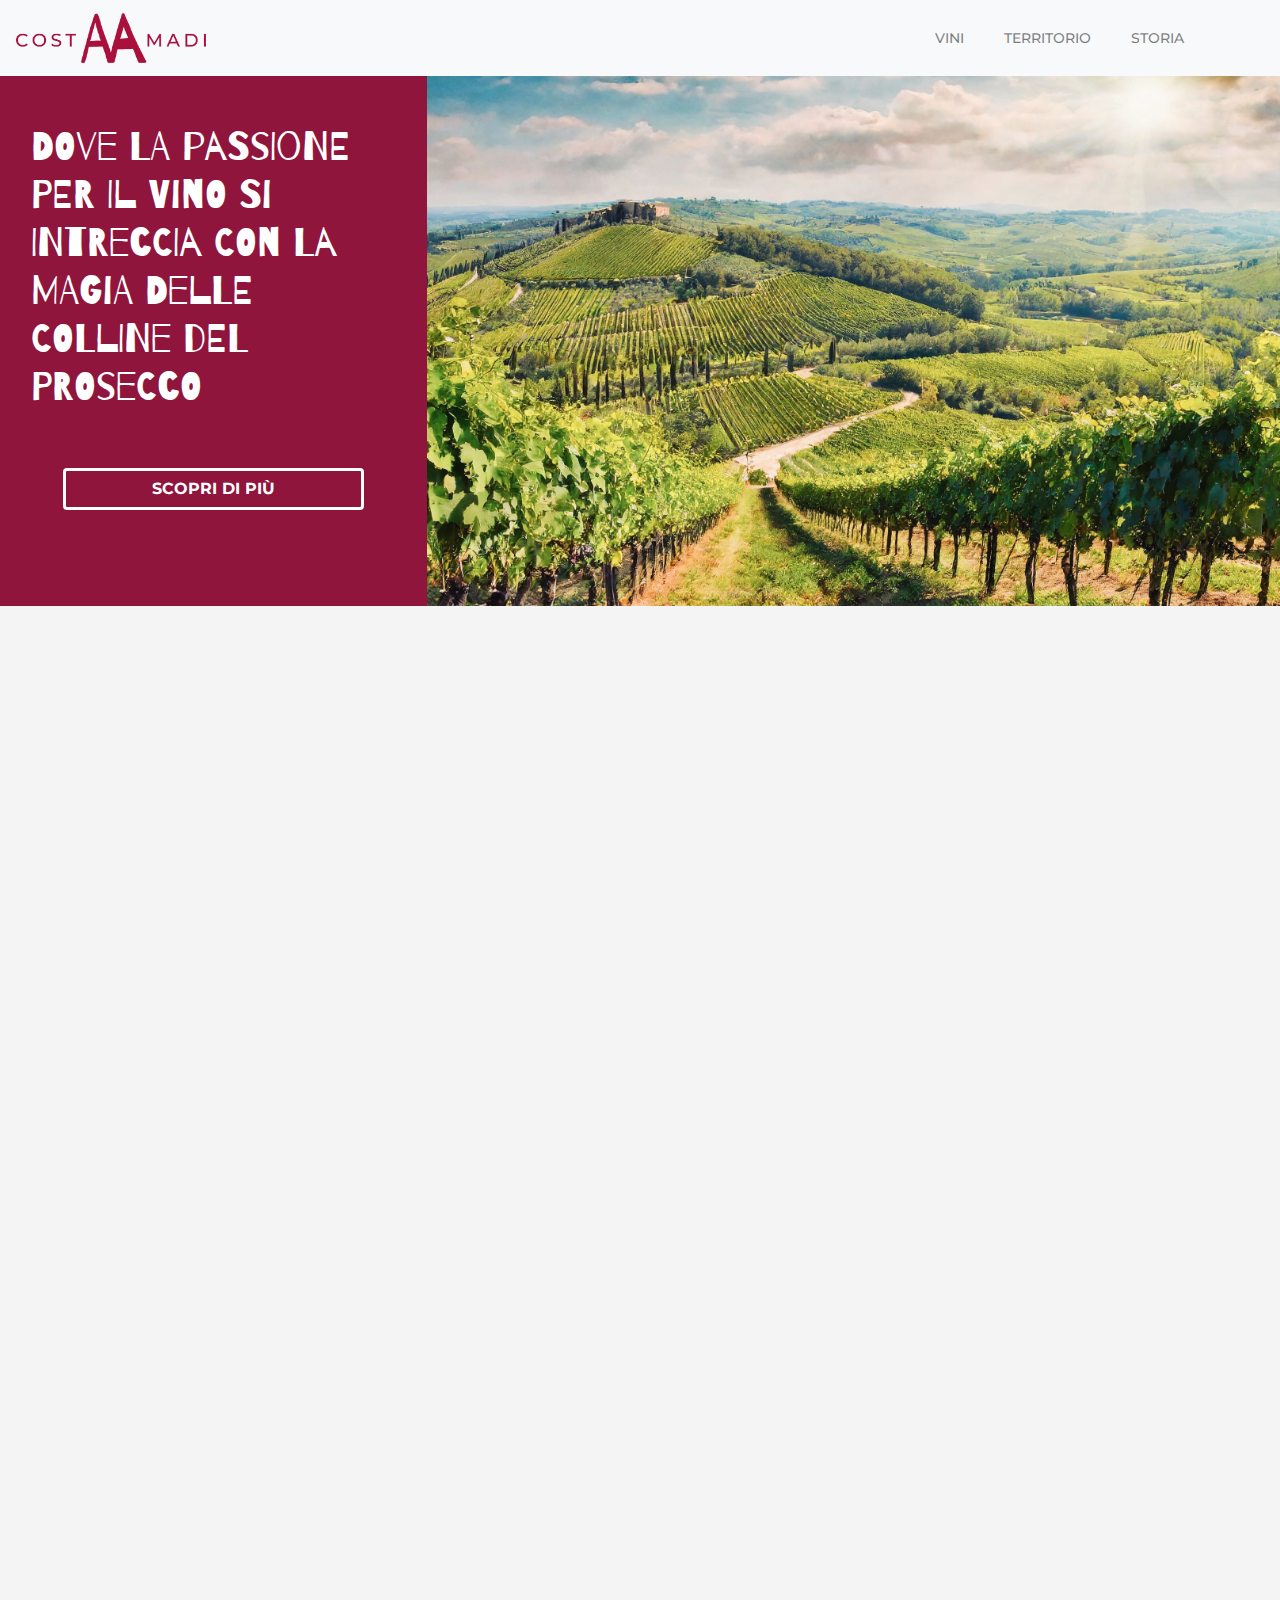
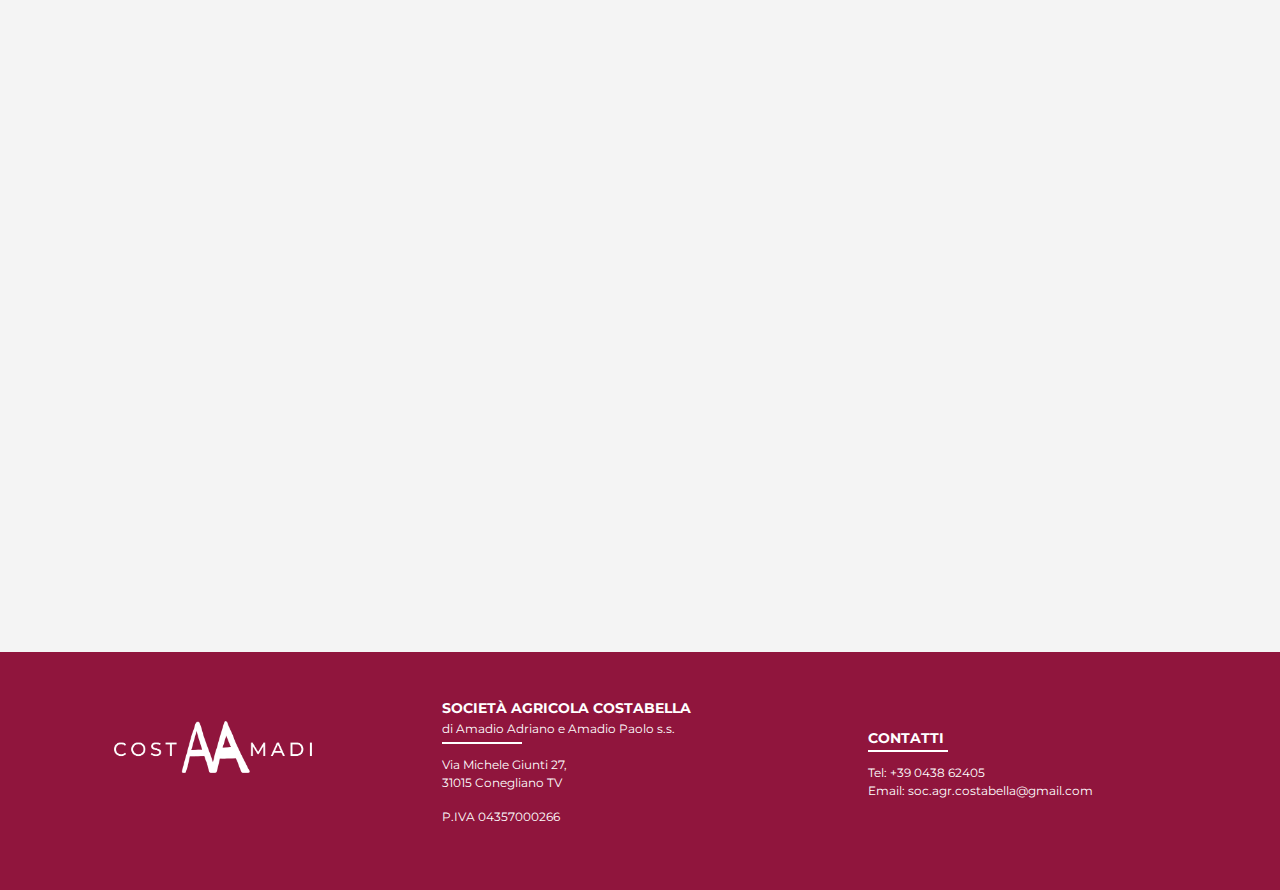
==== index.html @ 606b334a "Update index.html" ====
<!DOCTYPE html>
<html lang="it">

<head>
	<meta charset="UTF-8">
	<meta name="viewport" content="width=device-width, initial-scale=1, shrink-to-fit=no">
	<title>Costamadi</title>
	<link rel="stylesheet" href="https://maxcdn.bootstrapcdn.com/bootstrap/4.5.2/css/bootstrap.min.css">



	<script src="https://code.jquery.com/jquery-3.5.1.slim.min.js"></script>
	<script src="https://cdn.jsdelivr.net/npm/@popperjs/core@2.5.4/dist/umd/popper.min.js"></script>
	<script src="https://maxcdn.bootstrapcdn.com/bootstrap/4.5.2/js/bootstrap.min.js"></script>


	<link rel="stylesheet" href="css_sito.css">

	<style>


	</style>
</head>

<body>

	<!-- Navbar -->
	<nav class="navbar navbar-expand-lg navbar-light bg-light">
		<a class="navbar-brand" href="#"><img src="images/logo.originale.png" alt="Logo"></a>
		<button class="navbar-toggler" type="button" data-toggle="collapse" data-target="#navbarNav"
			aria-controls="navbarNav" aria-expanded="false" aria-label="Toggle navigation">
			<span class="navbar-toggler-icon"></span>
		</button>
		<div class="collapse navbar-collapse" id="navbarNav">
			<ul class="navbar-nav ml-auto  mr-5">
				<li class="nav-item text-uppercase mr-4"><a class="nav-link" href="vini.html">Vini</a></li>
				<li class="nav-item text-uppercase mr-4"><a class="nav-link" href="territorio.html">Territorio</a></li>
				<li class="nav-item text-uppercase mr-4"><a class="nav-link" href="storia.html">Storia</a></li>
			</ul>
		</div>
	</nav>

	<!-- Hero Section -->
	<div class="hero-section">
		<div class="container-fluid">
			<div class="row justify-content-center flex-column-reverse flex-md-row">
				<div class="col-md-4 py-5  d-flex flex-column  ">
					<h1 class="px-3">DOVE LA PASSIONE PER IL VINO SI INTRECCIA CON LA MAGIA DELLE COLLINE DEL PROSECCO
					</h1>
					<a href="#" class="btn btn-md m-5 mt-4">SCOPRI DI PIÙ</a>
				</div>
				<div class="col-md-8 p-0  m-0 ">
					<img class=" " src="images/home-page/immagine-home.jpg" alt="Collina">
				</div>
			</div>
		</div>
	</div>

	<!-- Info Section -->
	<div class="info-section ">
		<div class="container">
			<img class="animation fadeIn" src="images/simboli.png" alt="Icons">
			<p class="animation fadeIn titolo" style="transition-delay: 0.1s;">Dal cuore della tradizione, un brindisi
				alla vita e alla bellezza della natura</p>
		</div>
	</div>

	<div class="   sezione-sfondo">


		<div class="container-fluid d-flex  justify-content-center flex-column flex-md-row  p-0 animation fadein_right">

			<div class="col-md-4 p-0">
				<img class="img-fluid" src="images/home-page/sezione-vini.jpg" alt="Vini">
			</div>
			<div class="col-md-8 p-5">
				<h2 class="text-uppercase p-3">LA SELEZIONE</h2>
				<p class="p-3">Scopri la nostra esclusiva selezione di vini, accuratamente prodotti nelle
					storiche colline di Collalbrigo. Ogni bot tiglia r iflette la p assione e l'esper ienza
					della nostra cantina, unendo tradizione e innovazione. <br> <br>
					Esplora le nostre etichette e trova il vino perfetto per ogni occasione</p>

				<a href="vini.html" class="m-3 btn btn-outline-secondary p-2 btn-sm">SCOPRI DI PIÙ</a>
			</div>
		</div>

		<div class="container-fluid d-flex  justify-content-center flex-column flex-md-row  p-0  animation fadein_left">

			<div class="col-md-4 p-0 order-md-2">
				<img class="img-fluid" src="images/home-page/sezione-territorio.jpg" alt="Collina del Prosecco">
			</div>
			<div class="col-md-8 p-5 order-md-1">
				<h2 class="text-uppercase p-3">COLLINE DEL PROSECCO</h2>
				<p class="p-3">
					Immergiti nella bellezza delle colline del Prosecco, patrimonio dell'umanità UNESCO, dove nasce
					la magia dei nostri vini. Scopri il terroir unico che dona ai nostri vini la loro inconfondibile
					freschezza e vivacità. Attraverso immagini e storie, ti porteremo in un viaggio tra le nostre
					vigne, facendoti vivere l'autenticità e la tradizione di questa terra incantata.</p>
				<a href="territorio.html" class="m-3 p-2 btn btn-outline-secondary btn-sm">SCOPRI DI PIÙ</a>
			</div>
		</div>

		<div class="container-fluid d-flex  justify-content-center flex-column flex-md-row  p-0 animation fadein_right">

			<div class="col-md-4 p-0 ">
				<img class="img-fluid" src="images/home-page/sezione-storia.png" alt="Giovane Tradizione">
			</div>
			<div class="col-md-8 p-5">
				<h2 class="text-uppercase p-3">GIOVANE TRADIZIONE</h2>
				<p class="p-3">La nostra cantina è un perfetto connubio tra giovinezza e tradizione, dove l'antica
					saggezza vinicola si sposa con l'innovazione moderna. Rispettiamo e onoriamo le tecniche
					tradizionali tramandate dai nostri antenati, adattandole alle esigenze contemporanee senza mai
					perdere di vista l'autenticità e la qualità e il rispetto per la nostra terra.</p>
				<a href="storia.html" class="m-3  p-2 btn btn-outline-secondary btn-sm">SCOPRI DI PIÙ</a>
			</div>
		</div>
	</div>


	<!-- Footer -->
	<footer class="footer py-5 pb-3">
		<div class="container-fluid ">
			<div class="row align-items-center">
				<div class="col-md-4 pb-5 col-sm-12 text-center">
					<a class="logo" href="#"><img src="images/logo.bianco.png" alt="Logo"></a>
				</div>

				<div class="col-md-4 col-sm-6 ">
					<h5 class="mb-0 pb-0 titoletto">SOCIETÀ AGRICOLA COSTABELLA</h5>
					<p class="my-1 py-0">di Amadio Adriano e Amadio Paolo s.s.</p>
					<div class="underline"></div>
					<p>Via Michele Giunti 27, <br> 31015 Conegliano TV </p>
					<p>P.IVA 04357000266</p>
				</div>
				<div class="col-md-4 col-sm-6  ">
					<h5 class="titoletto my-1 py-0">CONTATTI</h5>
					<div class="underline"></div>
					<p>Tel: +39 0438 62405 <br> Email:
						<a href="mailto:soc.agr.costabella@gmail.com">soc.agr.costabella@gmail.com</a>
					</p>
				</div>
			</div>
		</div>
	</footer>

	<script>


		jQuery(window).scroll(function () {

			var scrollLenght = jQuery(window).scrollTop();
			var winHeight = jQuery(window).height() / 1.2;

			jQuery('.animation').each(function () {
				var thisHeight = jQuery(this).offset().top;
				if (scrollLenght >= thisHeight - winHeight)
					jQuery(this).addClass('animate');
				else {
					jQuery(this).removeClass('animate');
				}
			});

		});


	</script>
</body>

</html>
---- css_sito.css ----
@import url("https://fonts.googleapis.com/css2?family=Barrio&family=Montserrat:ital,wght@0,100..900;1,100..900&display=swap");

body {
  font-family: "Montserrat", sans-serif;
  color: #333;
  font-size: 16px;
  overflow-x: hidden;
}

h1,
h2 {
  font-family: "Barrio", sans-serif;
}

h2 {
  color: #90153d;
}
.nav-item a {
  font-size: 14px;
  font-weight: 500;
}

.navbar-brand img {
  height: 50px;
}

.carousel-caption h1 {
  font-weight: 600;
  text-shadow: 2px 2px 4px rgba(0, 0, 0, 0.5);
}

.carousel-inner .title {
  font-weight: 600;
  font-size: 2em;
}

.carousel-caption {
  transform: translateX(-50%);
  top: 50%;
  left: 50%;
}

.carousel-caption h1 {
  font-family: "Montserrat", sans-serif;
  font-weight: 600;
  text-shadow: 2px 2px 4px rgba(0, 0, 0, 0.5);
  font-size: 2em; /* Cambia la dimensione del font */
}

.section-title {
  font-weight: 600;
  color: #aa004f;
  font-family: "Barrio", sans-serif;
  font-size: 3em;
}

.section-subtitle {
  color: #333;
  font-family: "Montserrat", sans-serif; /* Cambia il font */
}

.section-title {
  font-weight: 600;
  color: #aa004f;
  font-family: "Barrio", sans-serif;
  font-size: 3em;
}

.section-subtitle {
  color: #333;
}

.content-section {
  /* padding: 50px 0; */
  overflow: hidden;
  /*background-color: #F4F4F4;*/
}

.content-section p {
  font-family: "Montserrat", sans-serif;
}

.content-section .highlight {
  font-weight: 700;
}

.fade-in {
  opacity: 0;
  transform: translateY(20px);
  transition: opacity 1s ease-out, transform 1s ease-out;
}

.fade-in.visible {
  opacity: 1;
  transform: translateY(0);
}

.footer {
  background-color: #90153d;
  color: white;
  padding: 30px 0;
  font-size: 12px;
}

.footer a {
  color: white;
}

.footer .titoletto {
  font-size: 14px;
  font-weight: bold;
}
.footer .logo img {
  max-width: 50%;
}

.year {
  font-size: 4rem;
  color: #aa004f;
  font-family: "Barrio", sans-serif;
}
.year img {
  height: 100%;
  width: 100%;
}

.map {
  width: 100%;
  height: auto;
}

.hero-section {
  background-color: #90153d;
  color: white;

  display: flex;
  align-items: center;
  justify-content: center;
  /* padding: 50px 0; */
}
.hero-section img {
  height: 100%;
  object-fit: cover;
  width: 100%;
}
.hero-section .text {
  max-width: 50%;
}

.hero-section .btn {
  background-color: transparent;
  color: #fff;
  font-weight: bold;
  border: solid 3px #fff;
}

.hero-section .btn:hover {
  background-color: #fff;
  color: #90153d;
  font-weight: bold;
}

.info-section {
  background-color: #f4f4f4;
  padding: 2em 0;
  text-align: center;
}

.info-section h2 {
  font-family: "Barrio", sans-serif;
  color: #aa004f;
}

.info-section .titolo {
  font-size: 1.5em;
}

.info-section p {
  font-family: "Montserrat", sans-serif;
  color: #333;
}

.info-section .btn {
  border: 1px solid #aa004f;
  color: #aa004f;
}

.info-section img {
  width: 70%;
  padding-top: 4em;
  padding-bottom: 2em;
}

.product-title {
  font-size: 1rem;
  font-weight: 700;
  padding-top: 1em;
  margin-bottom: 0;
}

.product-subtitle {
  font-size: 0.9rem;
}

.cta-section {
  background-color: #f4f4f4;
  padding: 50px 0;
  text-align: center;
}
.cta-section img,
.team-section img:not(.team-section) {
  max-height: 5em;
  margin: 2em;
}

/* .team-section{
    overflow: hidden;
  max-width: 100%;
  padding-left: 15px;
  padding-right: 15px;
} */

.cta-section {
  font-weight: 600;
  font-size: 1.5em;
  text-transform: uppercase;
}

.cta-section .btn {
  border: 1px solid #aa004f;
  color: #aa004f;
}

.cta-section .btn:hover {
  border: 1px solid #fff;
  color: #fff;
  background-color: #aa004f;
}

.sezione-testo {
  background-color: #fff;
}

.sezione-sfondo {
  background: #f4f4f4;
}

/*.descrizione p {*/
/*    padding: 2vh;*/

/*}*/

.descrizione {
  background-color: #fff;
}

.animation {
  transform: translateY(50px);
  opacity: 0;
  transition: 0.4s cubic-bezier(0.17, 0.84, 0.44, 1);
}

.animation.fadeInUp {
  animation: fadeInUp 1s forwards;
  transition: 0.4s cubic-bezier(0.17, 0.84, 0.44, 1);
}

.animation.animate.fadeIn {
  /*animation: fadeIn 1.5s forwards;*/

  transform: translateY(0);
  opacity: 1;
}

.animation.fadeInLeft {
  -webkit-animation-name: fadeInLeft;
  animation-name: fadeInLeft;
}

.animation.animate.left {
  -webkit-animation-name: fadeInLeft;
  animation-name: fadeInLeft;
}

.animation.animate.right {
  transform: translateY(0);
  opacity: 1;
}

.team-section .foto-section img {
  max-height: 50%;
}

.linear-background {
  background: rgb(253, 253, 253);
  background: linear-gradient(
    90deg,
    rgba(253, 253, 253, 0) 0%,
    rgba(255, 255, 255, 0) 48.9%,
    rgba(144, 21, 61, 1) 49%,
    rgba(144, 21, 61, 1) 49%,
    rgba(255, 255, 255, 0) 49.1%,
    rgba(255, 255, 255, 0) 100%
  );
}

.carousel .carousel-item {
  /*height: 90vh;*/
}

.carousel-caption {
  /*margin: auto;*/
}
.carousel-item img {
  /*min-width: unset;*/
  /*position: absolute;*/
  object-fit: cover;
  top: 0;
  left: 0;
  overflow: hidden;
  max-height: 75vh;
}

.fadein_right {
  opacity: 0;
  transform: translateX(70px);
  -webkit-transform: translateX(70px);
  -moz-transform: translateX(70px);
  transition: all 0.75s ease 0s;
  -webkit-transition: all 0.75s ease 0s;
  -moz-transition: all 0.75s ease 0s;
}

.fadein_right.animate {
  opacity: 1;
  transform: translateX(0px);
  -webkit-transform: translateX(0px);
  -moz-transform: translateX(0px);
}

.fadein_left {
  opacity: 0;
  transform: translateX(-70px);
  -webkit-transform: translateX(-70px);
  -moz-transform: translateX(-70px);
  transition: all 0.75s ease 0s;
  -webkit-transition: all 0.75s ease 0s;
  -moz-transition: all 0.75s ease 0s;
}

.fadein_left.animate {
  opacity: 1;
  transform: translateX(0px);
  -webkit-transform: translateX(0px);
}

.animate.fadeInBlock {
  transform: translateY(0);
  opacity: 1;
}

.underline {
  width: 80px;
  border-bottom: 2px solid white;
  margin-bottom: 1em;
}

@media (min-width: 768px) {
  .descrizione {
    background-color: transparent;
  }
}
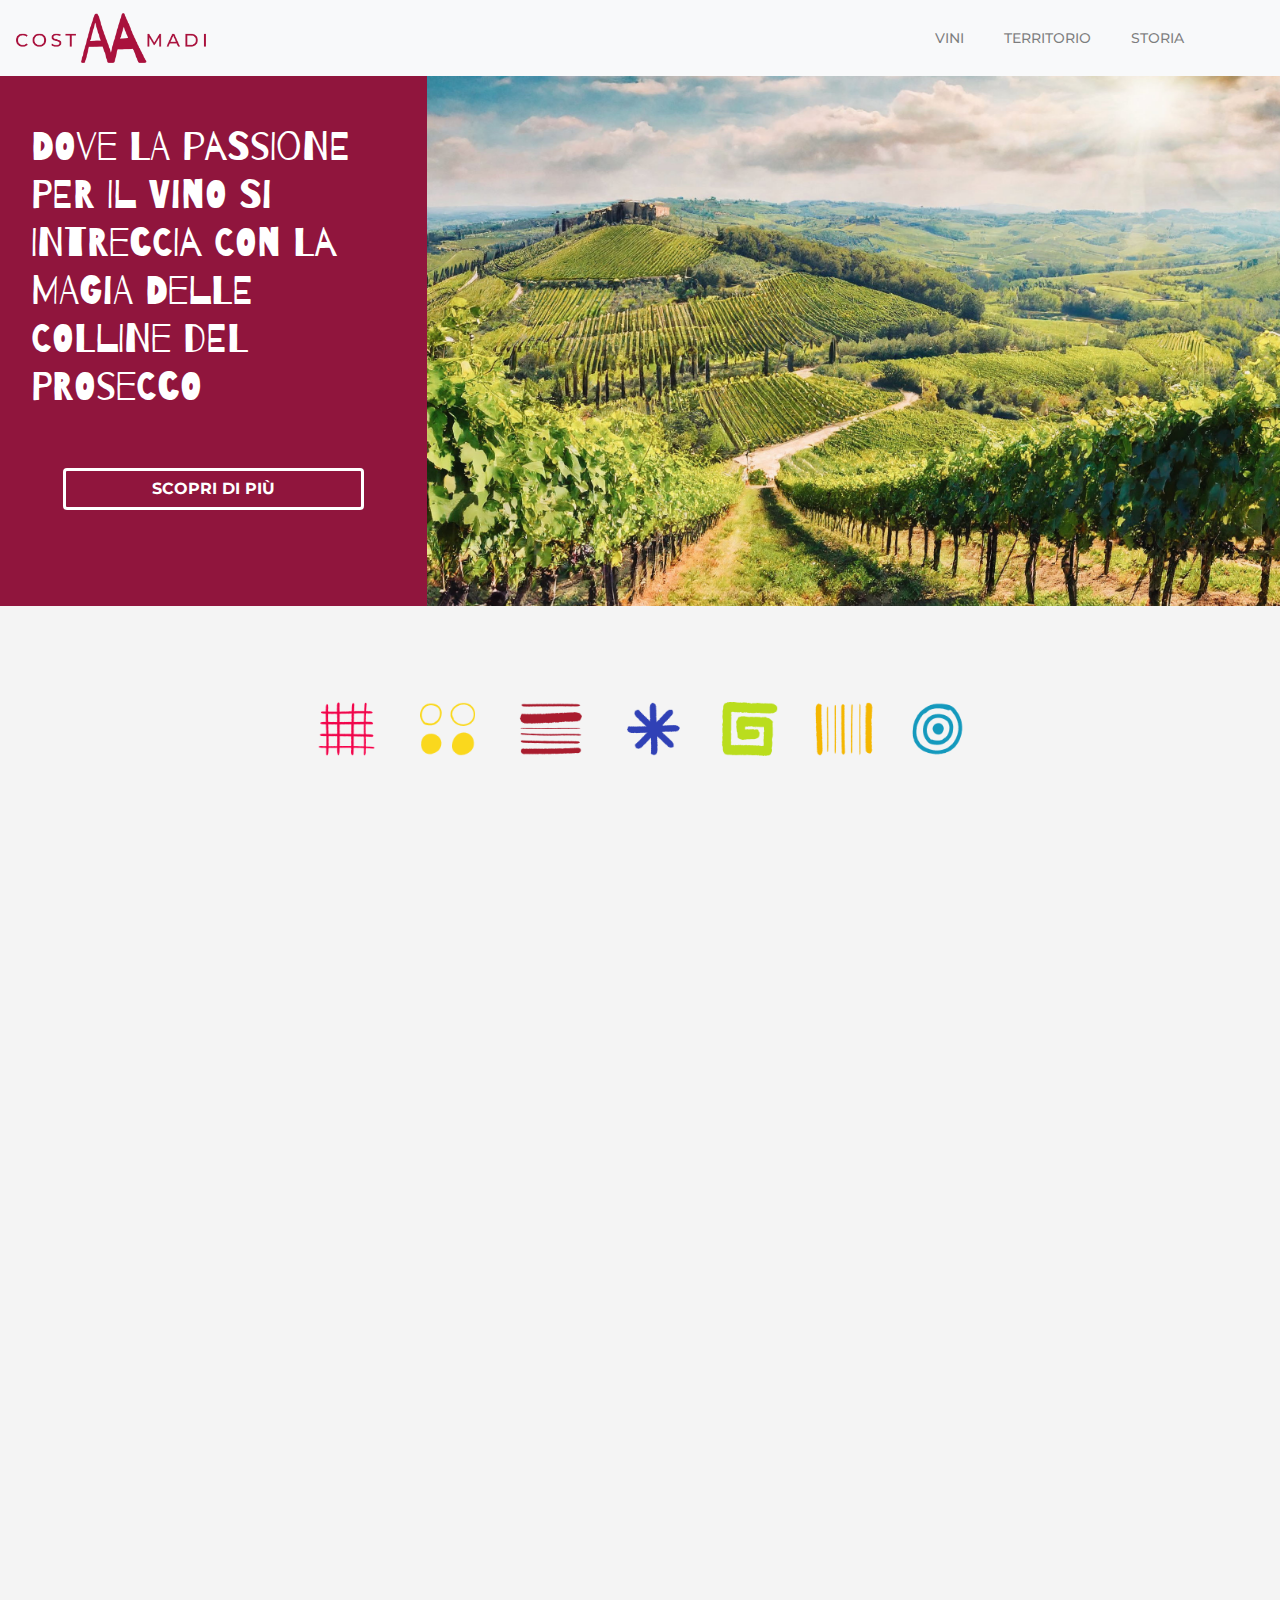
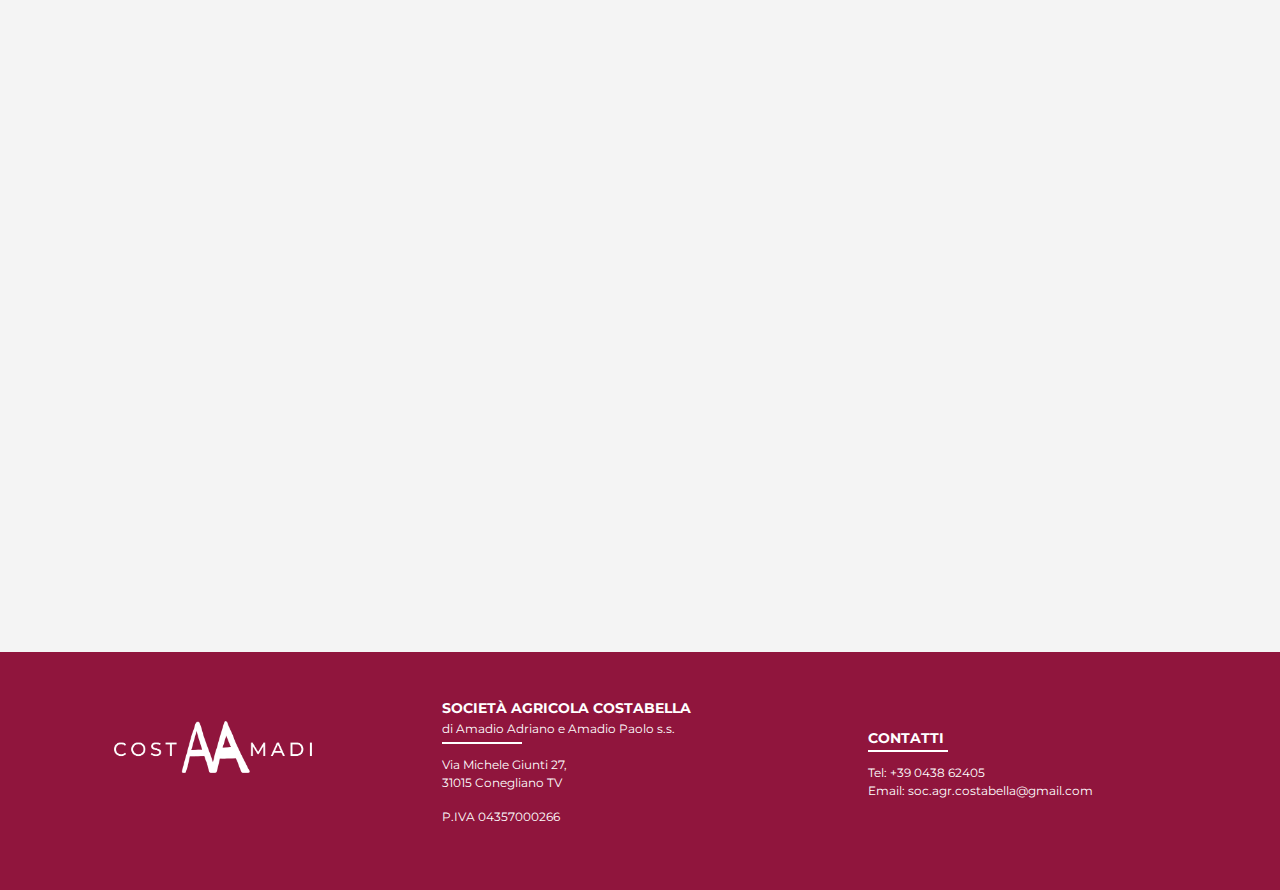
==== commit ff4c9b36: "update" ====
--- a/index.html
+++ b/index.html
@@ -143,27 +143,8 @@
 		</div>
 	</footer>
 
-	<script>
+	<script src="script_animation.js"></script>
 
-
-		jQuery(window).scroll(function () {
-
-			var scrollLenght = jQuery(window).scrollTop();
-			var winHeight = jQuery(window).height() / 1.2;
-
-			jQuery('.animation').each(function () {
-				var thisHeight = jQuery(this).offset().top;
-				if (scrollLenght >= thisHeight - winHeight)
-					jQuery(this).addClass('animate');
-				else {
-					jQuery(this).removeClass('animate');
-				}
-			});
-
-		});
-
-
-	</script>
 </body>
 
-</html>
+</html>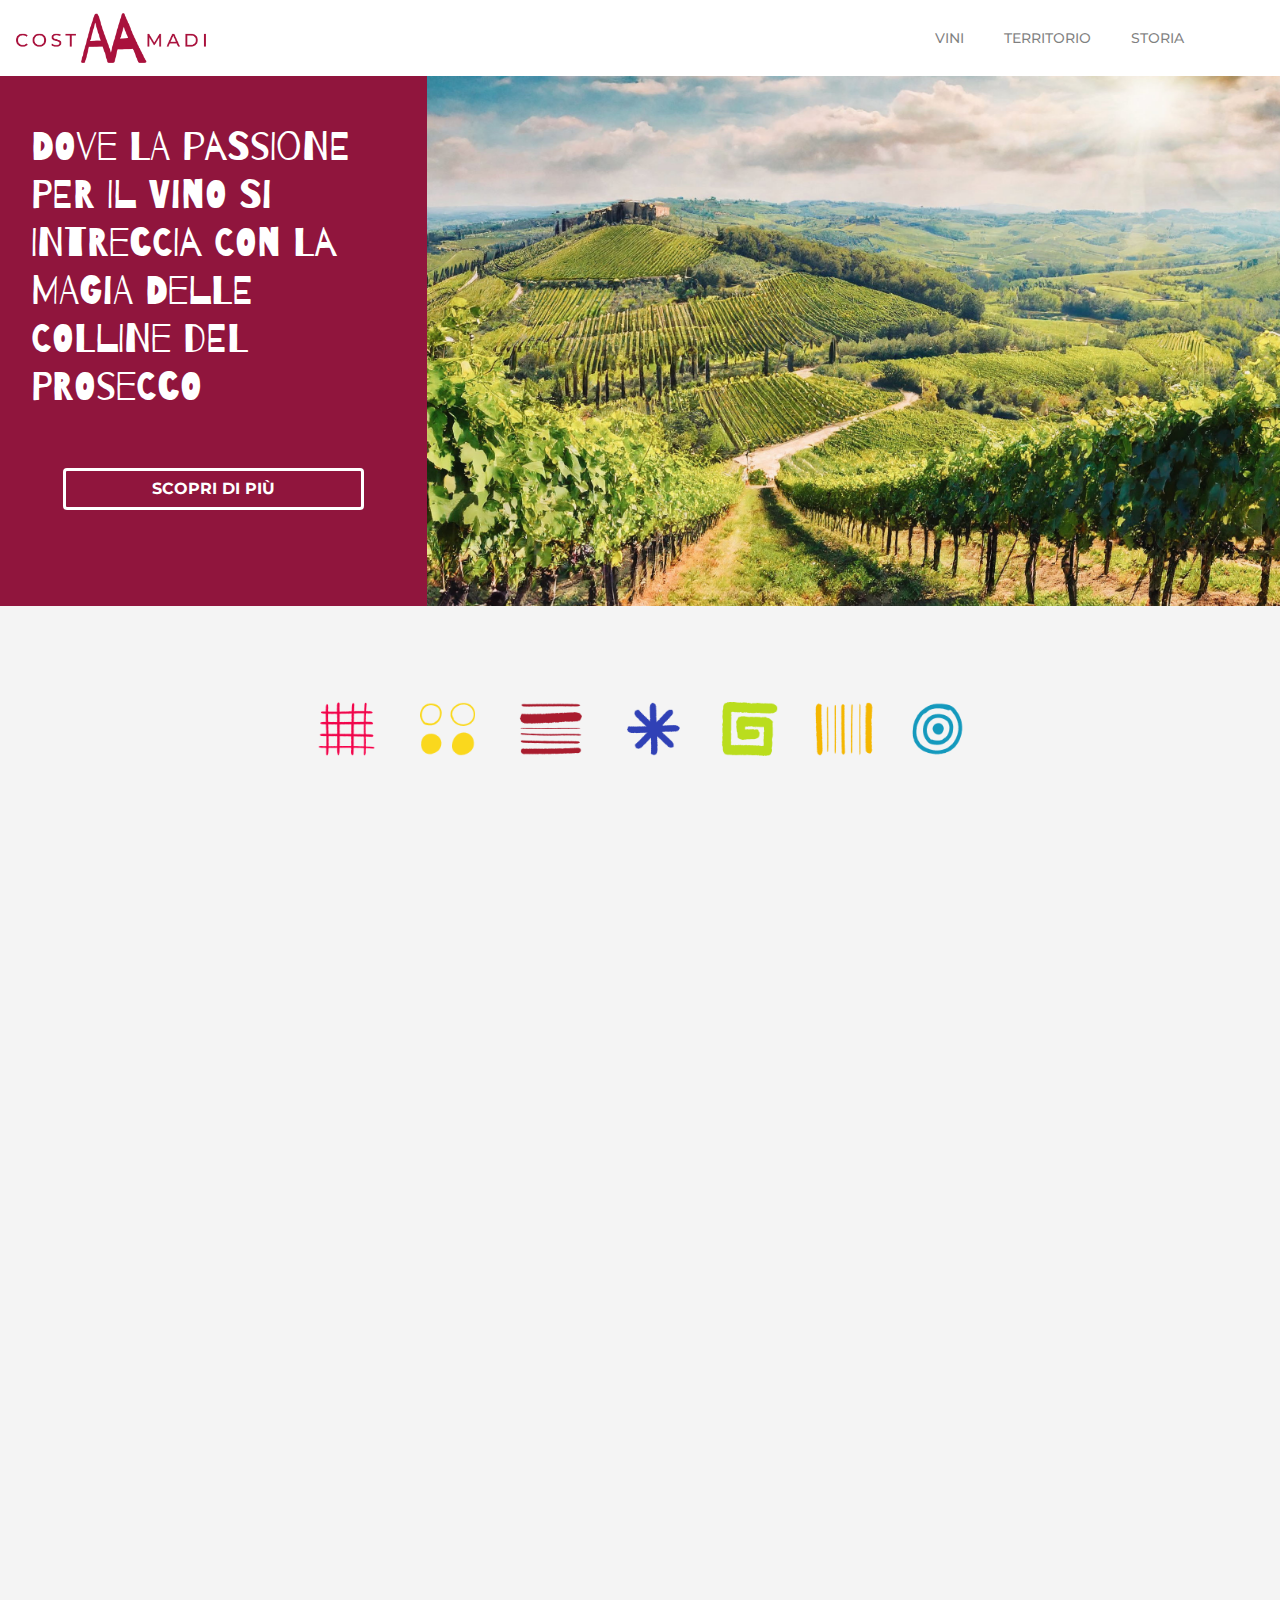
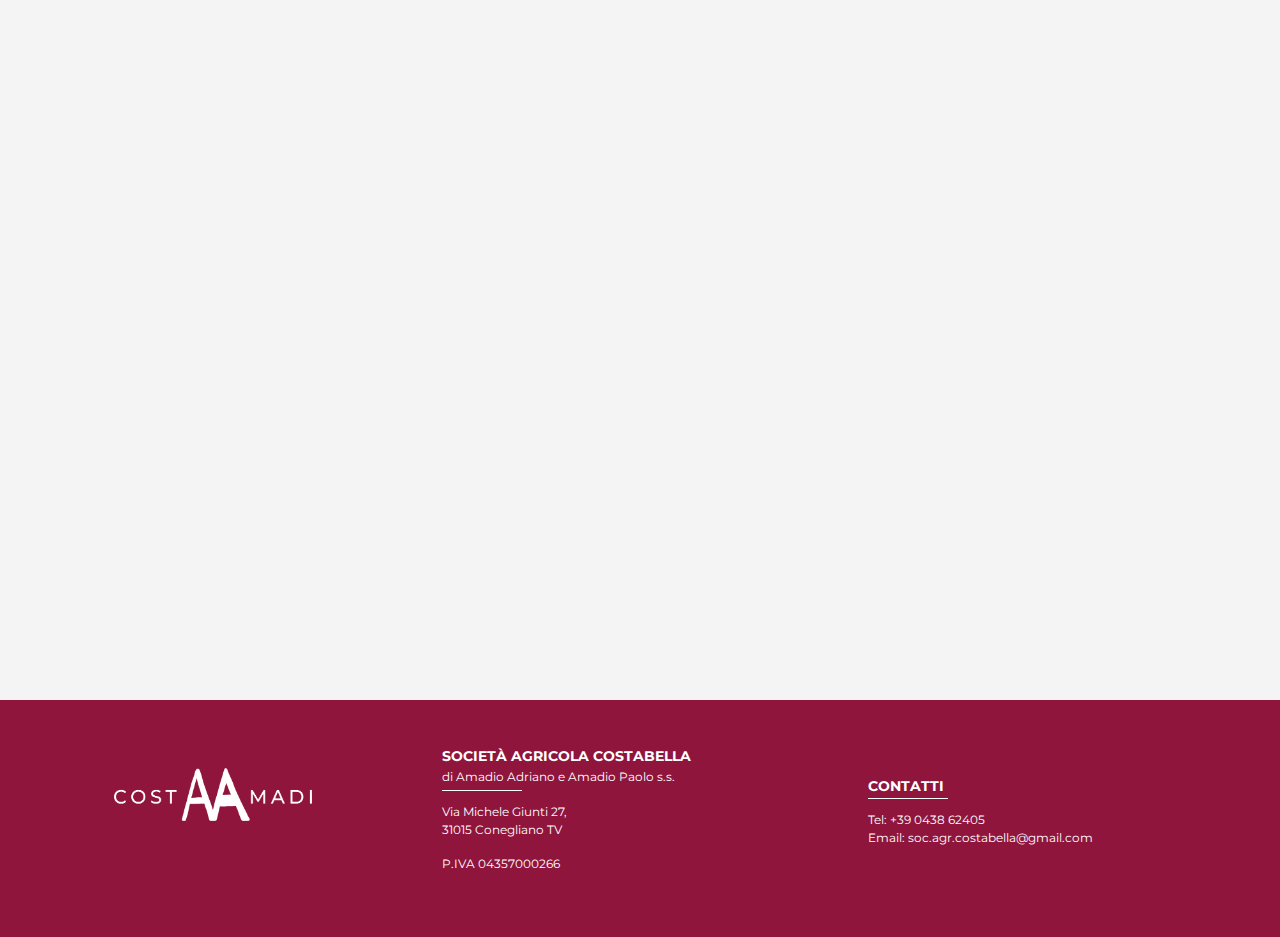
==== commit 67412188: "update styles" ====
--- a/index.html
+++ b/index.html
@@ -25,7 +25,7 @@
 <body>
 
 	<!-- Navbar -->
-	<nav class="navbar navbar-expand-lg navbar-light bg-light">
+	<nav class="navbar navbar-expand-lg navbar-light bg-white">
 		<a class="navbar-brand" href="#"><img src="images/logo.originale.png" alt="Logo"></a>
 		<button class="navbar-toggler" type="button" data-toggle="collapse" data-target="#navbarNav"
 			aria-controls="navbarNav" aria-expanded="false" aria-label="Toggle navigation">
@@ -68,9 +68,10 @@
 	<div class="   sezione-sfondo">
 
 
-		<div class="container-fluid d-flex  justify-content-center flex-column flex-md-row  p-0 animation fadein_right">
+		<div
+			class="container-fluid d-flex  justify-content-center flex-column flex-md-row  p-0 animation fadein_right bg-white ">
 
-			<div class="col-md-4 p-0">
+			<div class="col-md-4 p-0 ">
 				<img class="img-fluid" src="images/home-page/sezione-vini.jpg" alt="Vini">
 			</div>
 			<div class="col-md-8 p-5">
@@ -83,8 +84,11 @@
 				<a href="vini.html" class="m-3 btn btn-outline-secondary p-2 btn-sm">SCOPRI DI PIÙ</a>
 			</div>
 		</div>
+		<div>&nbsp;</div>
 
-		<div class="container-fluid d-flex  justify-content-center flex-column flex-md-row  p-0  animation fadein_left">
+
+		<div
+			class="container-fluid d-flex  justify-content-center flex-column flex-md-row  p-0  animation fadein_left bg-white">
 
 			<div class="col-md-4 p-0 order-md-2">
 				<img class="img-fluid" src="images/home-page/sezione-territorio.jpg" alt="Collina del Prosecco">
@@ -100,7 +104,9 @@
 			</div>
 		</div>
 
-		<div class="container-fluid d-flex  justify-content-center flex-column flex-md-row  p-0 animation fadein_right">
+		<div>&nbsp;</div>
+		<div
+			class="container-fluid d-flex  justify-content-center flex-column flex-md-row  p-0 animation fadein_right bg-white">
 
 			<div class="col-md-4 p-0 ">
 				<img class="img-fluid" src="images/home-page/sezione-storia.png" alt="Giovane Tradizione">
--- a/css_sito.css
+++ b/css_sito.css
@@ -1,372 +1,391 @@
-@import url("https://fonts.googleapis.com/css2?family=Barrio&family=Montserrat:ital,wght@0,100..900;1,100..900&display=swap");
-
-body {
-  font-family: "Montserrat", sans-serif;
-  color: #333;
-  font-size: 16px;
-  overflow-x: hidden;
-}
-
-h1,
-h2 {
-  font-family: "Barrio", sans-serif;
-}
-
-h2 {
-  color: #90153d;
-}
-.nav-item a {
-  font-size: 14px;
-  font-weight: 500;
-}
-
-.navbar-brand img {
-  height: 50px;
-}
-
-.carousel-caption h1 {
-  font-weight: 600;
-  text-shadow: 2px 2px 4px rgba(0, 0, 0, 0.5);
-}
-
-.carousel-inner .title {
-  font-weight: 600;
-  font-size: 2em;
-}
-
-.carousel-caption {
-  transform: translateX(-50%);
-  top: 50%;
-  left: 50%;
-}
-
-.carousel-caption h1 {
-  font-family: "Montserrat", sans-serif;
-  font-weight: 600;
-  text-shadow: 2px 2px 4px rgba(0, 0, 0, 0.5);
-  font-size: 2em; /* Cambia la dimensione del font */
-}
-
-.section-title {
-  font-weight: 600;
-  color: #aa004f;
-  font-family: "Barrio", sans-serif;
-  font-size: 3em;
-}
-
-.section-subtitle {
-  color: #333;
-  font-family: "Montserrat", sans-serif; /* Cambia il font */
-}
-
-.section-title {
-  font-weight: 600;
-  color: #aa004f;
-  font-family: "Barrio", sans-serif;
-  font-size: 3em;
-}
-
-.section-subtitle {
-  color: #333;
-}
-
-.content-section {
-  /* padding: 50px 0; */
-  overflow: hidden;
-  /*background-color: #F4F4F4;*/
-}
-
-.content-section p {
-  font-family: "Montserrat", sans-serif;
-}
-
-.content-section .highlight {
-  font-weight: 700;
-}
-
-.fade-in {
-  opacity: 0;
-  transform: translateY(20px);
-  transition: opacity 1s ease-out, transform 1s ease-out;
-}
-
-.fade-in.visible {
-  opacity: 1;
-  transform: translateY(0);
-}
-
-.footer {
-  background-color: #90153d;
-  color: white;
-  padding: 30px 0;
-  font-size: 12px;
-}
-
-.footer a {
-  color: white;
-}
-
-.footer .titoletto {
-  font-size: 14px;
-  font-weight: bold;
-}
-.footer .logo img {
-  max-width: 50%;
-}
-
-.year {
-  font-size: 4rem;
-  color: #aa004f;
-  font-family: "Barrio", sans-serif;
-}
-.year img {
-  height: 100%;
-  width: 100%;
-}
-
-.map {
-  width: 100%;
-  height: auto;
-}
-
-.hero-section {
-  background-color: #90153d;
-  color: white;
-
-  display: flex;
-  align-items: center;
-  justify-content: center;
-  /* padding: 50px 0; */
-}
-.hero-section img {
-  height: 100%;
-  object-fit: cover;
-  width: 100%;
-}
-.hero-section .text {
-  max-width: 50%;
-}
-
-.hero-section .btn {
-  background-color: transparent;
-  color: #fff;
-  font-weight: bold;
-  border: solid 3px #fff;
-}
-
-.hero-section .btn:hover {
-  background-color: #fff;
-  color: #90153d;
-  font-weight: bold;
-}
-
-.info-section {
-  background-color: #f4f4f4;
-  padding: 2em 0;
-  text-align: center;
-}
-
-.info-section h2 {
-  font-family: "Barrio", sans-serif;
-  color: #aa004f;
-}
-
-.info-section .titolo {
-  font-size: 1.5em;
-}
-
-.info-section p {
-  font-family: "Montserrat", sans-serif;
-  color: #333;
-}
-
-.info-section .btn {
-  border: 1px solid #aa004f;
-  color: #aa004f;
-}
-
-.info-section img {
-  width: 70%;
-  padding-top: 4em;
-  padding-bottom: 2em;
-}
-
-.product-title {
-  font-size: 1rem;
-  font-weight: 700;
-  padding-top: 1em;
-  margin-bottom: 0;
-}
-
-.product-subtitle {
-  font-size: 0.9rem;
-}
-
-.cta-section {
-  background-color: #f4f4f4;
-  padding: 50px 0;
-  text-align: center;
-}
-.cta-section img,
-.team-section img:not(.team-section) {
-  max-height: 5em;
-  margin: 2em;
-}
-
-/* .team-section{
-    overflow: hidden;
-  max-width: 100%;
-  padding-left: 15px;
-  padding-right: 15px;
-} */
-
-.cta-section {
-  font-weight: 600;
-  font-size: 1.5em;
-  text-transform: uppercase;
-}
-
-.cta-section .btn {
-  border: 1px solid #aa004f;
-  color: #aa004f;
-}
-
-.cta-section .btn:hover {
-  border: 1px solid #fff;
-  color: #fff;
-  background-color: #aa004f;
-}
-
-.sezione-testo {
-  background-color: #fff;
-}
-
-.sezione-sfondo {
-  background: #f4f4f4;
-}
-
-/*.descrizione p {*/
-/*    padding: 2vh;*/
-
-/*}*/
-
-.descrizione {
-  background-color: #fff;
-}
-
-.animation {
-  transform: translateY(50px);
-  opacity: 0;
-  transition: 0.4s cubic-bezier(0.17, 0.84, 0.44, 1);
-}
-
-.animation.fadeInUp {
-  animation: fadeInUp 1s forwards;
-  transition: 0.4s cubic-bezier(0.17, 0.84, 0.44, 1);
-}
-
-.animation.animate.fadeIn {
-  /*animation: fadeIn 1.5s forwards;*/
-
-  transform: translateY(0);
-  opacity: 1;
-}
-
-.animation.fadeInLeft {
-  -webkit-animation-name: fadeInLeft;
-  animation-name: fadeInLeft;
-}
-
-.animation.animate.left {
-  -webkit-animation-name: fadeInLeft;
-  animation-name: fadeInLeft;
-}
-
-.animation.animate.right {
-  transform: translateY(0);
-  opacity: 1;
-}
-
-.team-section .foto-section img {
-  max-height: 50%;
-}
-
-.linear-background {
-  background: rgb(253, 253, 253);
-  background: linear-gradient(
-    90deg,
-    rgba(253, 253, 253, 0) 0%,
-    rgba(255, 255, 255, 0) 48.9%,
-    rgba(144, 21, 61, 1) 49%,
-    rgba(144, 21, 61, 1) 49%,
-    rgba(255, 255, 255, 0) 49.1%,
-    rgba(255, 255, 255, 0) 100%
-  );
-}
-
-.carousel .carousel-item {
-  /*height: 90vh;*/
-}
-
-.carousel-caption {
-  /*margin: auto;*/
-}
-.carousel-item img {
-  /*min-width: unset;*/
-  /*position: absolute;*/
-  object-fit: cover;
-  top: 0;
-  left: 0;
-  overflow: hidden;
-  max-height: 75vh;
-}
-
-.fadein_right {
-  opacity: 0;
-  transform: translateX(70px);
-  -webkit-transform: translateX(70px);
-  -moz-transform: translateX(70px);
-  transition: all 0.75s ease 0s;
-  -webkit-transition: all 0.75s ease 0s;
-  -moz-transition: all 0.75s ease 0s;
-}
-
-.fadein_right.animate {
-  opacity: 1;
-  transform: translateX(0px);
-  -webkit-transform: translateX(0px);
-  -moz-transform: translateX(0px);
-}
-
-.fadein_left {
-  opacity: 0;
-  transform: translateX(-70px);
-  -webkit-transform: translateX(-70px);
-  -moz-transform: translateX(-70px);
-  transition: all 0.75s ease 0s;
-  -webkit-transition: all 0.75s ease 0s;
-  -moz-transition: all 0.75s ease 0s;
-}
-
-.fadein_left.animate {
-  opacity: 1;
-  transform: translateX(0px);
-  -webkit-transform: translateX(0px);
-}
-
-.animate.fadeInBlock {
-  transform: translateY(0);
-  opacity: 1;
-}
-
-.underline {
-  width: 80px;
-  border-bottom: 2px solid white;
-  margin-bottom: 1em;
-}
-
-@media (min-width: 768px) {
-  .descrizione {
-    background-color: transparent;
-  }
-}
+@import url("https://fonts.googleapis.com/css2?family=Barrio&family=Montserrat:ital,wght@0,100..900;1,100..900&display=swap");
+
+body {
+  font-family: "Montserrat", sans-serif;
+  color: #333;
+  font-size: 16px;
+  overflow-x: hidden;
+}
+
+h1,
+h2 {
+  font-family: "Barrio", sans-serif;
+}
+
+h2 {
+  color: #90153d;
+}
+.nav-item a {
+  font-size: 14px;
+  font-weight: 500;
+}
+
+.navbar-brand img {
+  height: 50px;
+}
+
+.carousel-caption h1 {
+  font-weight: 600;
+  text-shadow: 2px 2px 4px rgba(0, 0, 0, 0.5);
+}
+
+.carousel-inner .title {
+  font-weight: 700;
+  font-size: 2em;
+  text-shadow: 2px 2px 4px rgba(0, 0, 0, 0.5);
+}
+
+.carousel-caption {
+  transform: translateX(-50%);
+  top: 50%;
+  left: 50%;
+}
+
+.carousel-caption h1 {
+  font-family: "Montserrat", sans-serif;
+  font-weight: 600;
+  text-shadow: 2px 2px 4px rgba(0, 0, 0, 0.5);
+  font-size: 2em; /* Cambia la dimensione del font */
+}
+
+.section-title {
+  font-weight: 600;
+  color: #aa004f;
+  font-family: "Barrio", sans-serif;
+  font-size: 3em;
+}
+
+.section-subtitle {
+  color: #333;
+  font-family: "Montserrat", sans-serif; /* Cambia il font */
+}
+
+.section-title {
+  font-weight: 600;
+  color: #aa004f;
+  font-family: "Barrio", sans-serif;
+  font-size: 3em;
+}
+
+.section-subtitle {
+  color: #333;
+}
+
+.content-section {
+  /* padding: 50px 0; */
+  overflow: hidden;
+  /*background-color: #F4F4F4;*/
+}
+
+.content-section p {
+  font-family: "Montserrat", sans-serif;
+}
+
+.content-section .highlight {
+  font-weight: 700;
+}
+
+.fade-in {
+  opacity: 0;
+  transform: translateY(20px);
+  transition: opacity 1s ease-out, transform 1s ease-out;
+}
+
+.fade-in.visible {
+  opacity: 1;
+  transform: translateY(0);
+}
+
+.footer {
+  background-color: #90153d;
+  color: white;
+  padding: 30px 0;
+  font-size: 12px;
+}
+
+.footer a {
+  color: white;
+}
+
+.footer .titoletto {
+  font-size: 14px;
+  font-weight: bold;
+}
+.footer .logo img {
+  max-width: 50%;
+}
+
+.year {
+  font-size: 4rem;
+  color: #aa004f;
+  font-family: "Barrio", sans-serif;
+}
+.year img {
+  height: 100%;
+  width: 100%;
+}
+
+.map {
+  width: 100%;
+  height: auto;
+}
+
+.hero-section {
+  background-color: #90153d;
+  color: white;
+
+  display: flex;
+  align-items: center;
+  justify-content: center;
+  /* padding: 50px 0; */
+}
+.hero-section img {
+  height: 100%;
+  object-fit: cover;
+  width: 100%;
+}
+.hero-section .text {
+  max-width: 50%;
+}
+
+.hero-section .btn {
+  background-color: transparent;
+  color: #fff;
+  font-weight: bold;
+  border: solid 3px #fff;
+}
+
+.hero-section .btn:hover {
+  background-color: #fff;
+  color: #90153d;
+  font-weight: bold;
+}
+
+.info-section {
+  background-color: #f4f4f4;
+  padding: 2em 0;
+  text-align: center;
+}
+
+.info-section h2 {
+  font-family: "Barrio", sans-serif;
+  color: #aa004f;
+}
+
+.info-section .titolo {
+  font-size: 1.5em;
+}
+
+.info-section p {
+  font-family: "Montserrat", sans-serif;
+  color: #333;
+}
+
+.info-section .btn {
+  border: 1px solid #aa004f;
+  color: #aa004f;
+}
+
+.info-section img {
+  width: 70%;
+  padding-top: 4em;
+  padding-bottom: 2em;
+}
+
+.product-title {
+  font-size: 1rem;
+  font-weight: 700;
+  padding-top: 1em;
+  margin-bottom: 0;
+}
+
+.product-subtitle {
+  font-size: 0.9rem;
+}
+
+.cta-section {
+  background-color: #f4f4f4;
+  padding: 50px 0;
+  text-align: center;
+  font-weight: 600;
+  font-size: 1.5em;
+  text-transform: uppercase;
+}
+.cta-section .title {
+  letter-spacing: 5px;
+}
+
+.cta-section img,
+.team-section img:not(.team-section) {
+  max-height: 5em;
+  margin: 2em;
+}
+
+/* .team-section{
+    overflow: hidden;
+  max-width: 100%;
+  padding-left: 15px;
+  padding-right: 15px;
+} */
+
+.cta-section .btn {
+  border: 1px solid #aa004f;
+  color: #aa004f;
+}
+
+.cta-section .btn:hover {
+  border: 1px solid #fff;
+  color: #fff;
+  background-color: #aa004f;
+}
+
+.sezione-testo {
+  background-color: #fff;
+}
+
+.sezione-sfondo {
+  background: #f4f4f4;
+  overflow: hidden;
+}
+
+/*.descrizione p {*/
+/*    padding: 2vh;*/
+
+/*}*/
+
+.descrizione {
+  background-color: #fff;
+}
+
+.animation {
+  transform: translateY(50px);
+  opacity: 0;
+  transition: 0.4s cubic-bezier(0.17, 0.84, 0.44, 1);
+}
+
+.animation.fadeInUp {
+  animation: fadeInUp 1s forwards;
+  transition: 0.4s cubic-bezier(0.17, 0.84, 0.44, 1);
+}
+
+.animation.animate.fadeIn {
+  /*animation: fadeIn 1.5s forwards;*/
+
+  transform: translateY(0);
+  opacity: 1;
+}
+
+.animation.fadeInLeft {
+  -webkit-animation-name: fadeInLeft;
+  animation-name: fadeInLeft;
+}
+
+.animation.animate.left {
+  -webkit-animation-name: fadeInLeft;
+  animation-name: fadeInLeft;
+}
+
+.animation.animate.right {
+  transform: translateY(0);
+  opacity: 1;
+}
+
+.team-section .foto-section img {
+  max-height: 50%;
+}
+
+.linear-background {
+  background: rgb(253, 253, 253);
+  background: linear-gradient(
+    90deg,
+    rgba(253, 253, 253, 0) 0%,
+    rgba(255, 255, 255, 0) 48.9%,
+    rgba(144, 21, 61, 1) 49%,
+    rgba(144, 21, 61, 1) 49%,
+    rgba(255, 255, 255, 0) 49.1%,
+    rgba(255, 255, 255, 0) 100%
+  );
+}
+
+.carousel .carousel-item {
+  /*height: 90vh;*/
+}
+
+.carousel-caption {
+  /*margin: auto;*/
+}
+.carousel-item img {
+  /*min-width: unset;*/
+  /*position: absolute;*/
+  object-fit: cover;
+  top: 0;
+  left: 0;
+  overflow: hidden;
+  max-height: 75vh;
+}
+
+.fadein_right {
+  opacity: 0;
+  transform: translateX(50px);
+  -webkit-transform: translateX(50px);
+  -moz-transform: translateX(50px);
+  transition: all 0.75s ease 0s;
+  -webkit-transition: all 0.75s ease 0s;
+  -moz-transition: all 0.75s ease 0s;
+}
+
+.fadein_right.animate {
+  opacity: 1;
+  transform: translateX(0px);
+  -webkit-transform: translateX(0px);
+  -moz-transform: translateX(0px);
+}
+
+.fadein_left {
+  opacity: 0;
+  transform: translateX(-50px);
+  -webkit-transform: translateX(-50px);
+  -moz-transform: translateX(-50px);
+  transition: all 0.75s ease 0s;
+  -webkit-transition: all 0.75s ease 0s;
+  -moz-transition: all 0.75s ease 0s;
+}
+
+.fadein_left.animate {
+  opacity: 1;
+  transform: translateX(0px);
+  -webkit-transform: translateX(0px);
+}
+
+.animate.fadeInBlock {
+  transform: translateY(0);
+  opacity: 1;
+}
+
+.underline {
+  width: 80px;
+  border-bottom: 1px solid white;
+  margin-bottom: 1em;
+}
+
+@media (min-width: 768px) {
+  .descrizione {
+    background-color: transparent;
+  }
+}
+
+.nav-link{
+  transition: all 0.5s ease !important;
+}
+.active {
+font-weight: 550 !important;
+opacity: 1 !important;
+}
+
+.bg-white {
+  background: #fff;
+}
+
+.bg-grey {
+  background-color: #f4f4f4;
+}
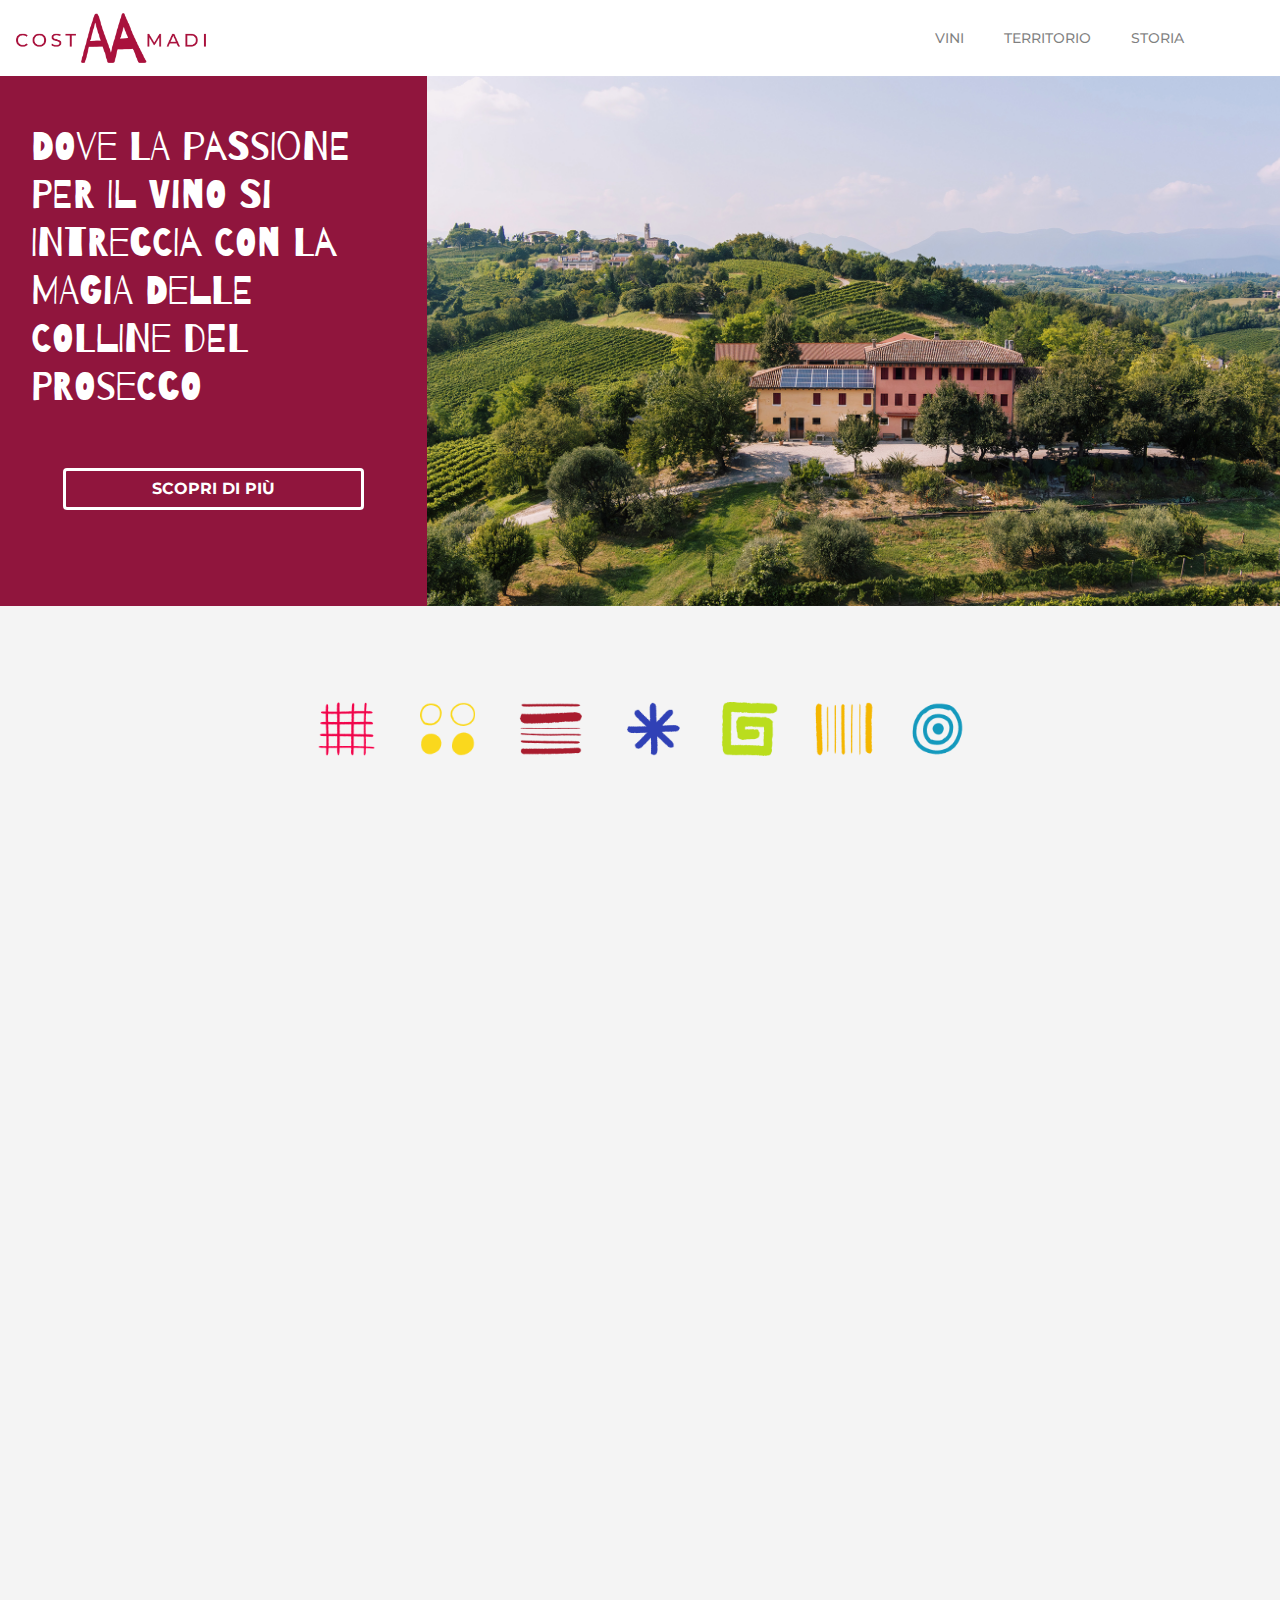
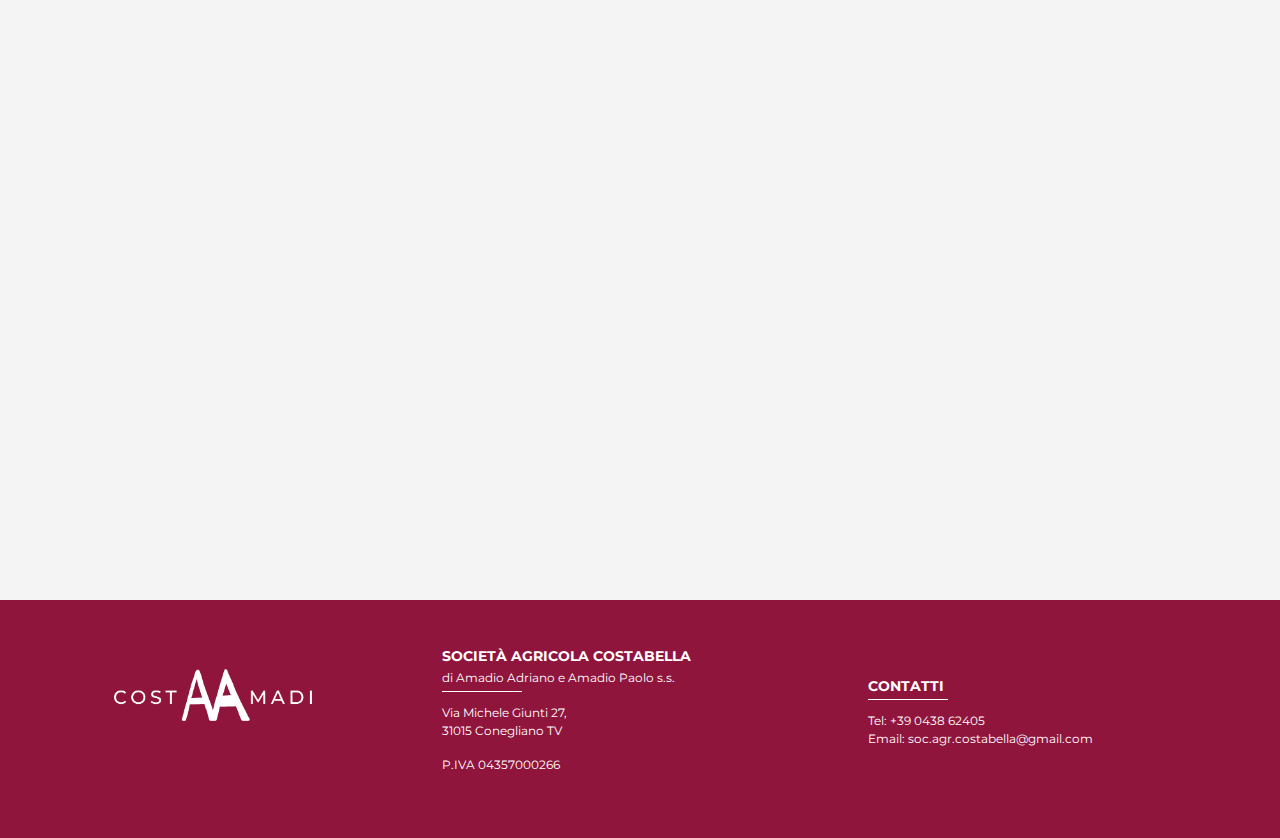
==== commit f8429481: "fix img + margini" ====
--- a/index.html
+++ b/index.html
@@ -47,10 +47,10 @@
 				<div class="col-md-4 py-5  d-flex flex-column  ">
 					<h1 class="px-3">DOVE LA PASSIONE PER IL VINO SI INTRECCIA CON LA MAGIA DELLE COLLINE DEL PROSECCO
 					</h1>
-					<a href="#" class="btn btn-md m-5 mt-4">SCOPRI DI PIÙ</a>
+					<a href="territorio.html" class="btn btn-md m-5 mt-4">SCOPRI DI PIÙ</a>
 				</div>
 				<div class="col-md-8 p-0  m-0 ">
-					<img class=" " src="images/home-page/immagine-home.jpg" alt="Collina">
+					<img class=" " src="images/home-page/home.page.casa.jpg" alt="Collina">
 				</div>
 			</div>
 		</div>
@@ -72,14 +72,12 @@
 			class="container-fluid d-flex  justify-content-center flex-column flex-md-row  p-0 animation fadein_right bg-white ">
 
 			<div class="col-md-4 p-0 ">
-				<img class="img-fluid" src="images/home-page/sezione-vini.jpg" alt="Vini">
+				<img class="img-fluid" src="images/home-page/home.page.bottiglie.jpg" alt="Vini">
 			</div>
 			<div class="col-md-8 p-5">
 				<h2 class="text-uppercase p-3">LA SELEZIONE</h2>
-				<p class="p-3">Scopri la nostra esclusiva selezione di vini, accuratamente prodotti nelle
-					storiche colline di Collalbrigo. Ogni bot tiglia r iflette la p assione e l'esper ienza
-					della nostra cantina, unendo tradizione e innovazione. <br> <br>
-					Esplora le nostre etichette e trova il vino perfetto per ogni occasione</p>
+				<p class="p-3">Scopri la nostra esclusiva selezione di vini, prodotti con cura nelle storiche colline di Collalbrigo. <br><br>
+					Ogni bottiglia riflette la passione e l'esperienza della nostra cantina, unendo tradizione e innovazione</p>
 
 				<a href="vini.html" class="m-3 btn btn-outline-secondary p-2 btn-sm">SCOPRI DI PIÙ</a>
 			</div>
@@ -91,7 +89,7 @@
 			class="container-fluid d-flex  justify-content-center flex-column flex-md-row  p-0  animation fadein_left bg-white">
 
 			<div class="col-md-4 p-0 order-md-2">
-				<img class="img-fluid" src="images/home-page/sezione-territorio.jpg" alt="Collina del Prosecco">
+				<img class="img-fluid" src="images/home-page/home.page.uva.jpg" alt="Collina del Prosecco">
 			</div>
 			<div class="col-md-8 p-5 order-md-1">
 				<h2 class="text-uppercase p-3">COLLINE DEL PROSECCO</h2>
@@ -109,7 +107,7 @@
 			class="container-fluid d-flex  justify-content-center flex-column flex-md-row  p-0 animation fadein_right bg-white">
 
 			<div class="col-md-4 p-0 ">
-				<img class="img-fluid" src="images/home-page/sezione-storia.png" alt="Giovane Tradizione">
+				<img class="img-fluid" src="images/home-page/home.page.carretto.jpg" alt="Giovane Tradizione">
 			</div>
 			<div class="col-md-8 p-5">
 				<h2 class="text-uppercase p-3">GIOVANE TRADIZIONE</h2>
--- a/css_sito.css
+++ b/css_sito.css
@@ -254,7 +254,7 @@
 /*}*/
 
 .descrizione {
-  background-color: #fff;
+  background-color: #f4f4f4;
 }
 
 .animation {
@@ -368,24 +368,57 @@
   margin-bottom: 1em;
 }
 
+
+.nav-link{
+  transition: all 0.5s ease !important;
+}
+.active {
+font-weight: 550 !important;
+opacity: 1 !important;
+}
+
+.bg-white {
+  background: #fff;
+}
+
+.bg-grey {
+  background-color: #f4f4f4;
+}
+
+
 @media (min-width: 768px) {
+  
   .descrizione {
     background-color: transparent;
   }
 }
 
-.nav-link{
-  transition: all 0.5s ease !important;
-}
-.active {
-font-weight: 550 !important;
-opacity: 1 !important;
-}
-
-.bg-white {
-  background: #fff;
-}
-
-.bg-grey {
-  background-color: #f4f4f4;
-}
+
+/* DISPOSITIVI PICCOLI */
+
+@media (max-width: 768px) {
+  .navbar-brand img{
+    max-height: 3vh;
+  }
+
+  .cta-section .title{
+    font-size: 0.8em;
+  }
+
+  .linear-background{
+    background: linear-gradient(
+      90deg,
+      rgba(253, 253, 253, 0) 0%,
+      rgba(255, 255, 255, 0) 49.3%,
+      rgba(144, 21, 61, 1) 49.4%,
+      rgba(144, 21, 61, 1) 49.8%,
+      rgba(255, 255, 255, 0) 49.9%,
+      rgba(255, 255, 255, 0) 100%
+    )
+  }
+
+  .year img{
+    min-width: 150px;
+  }
+ 
+}
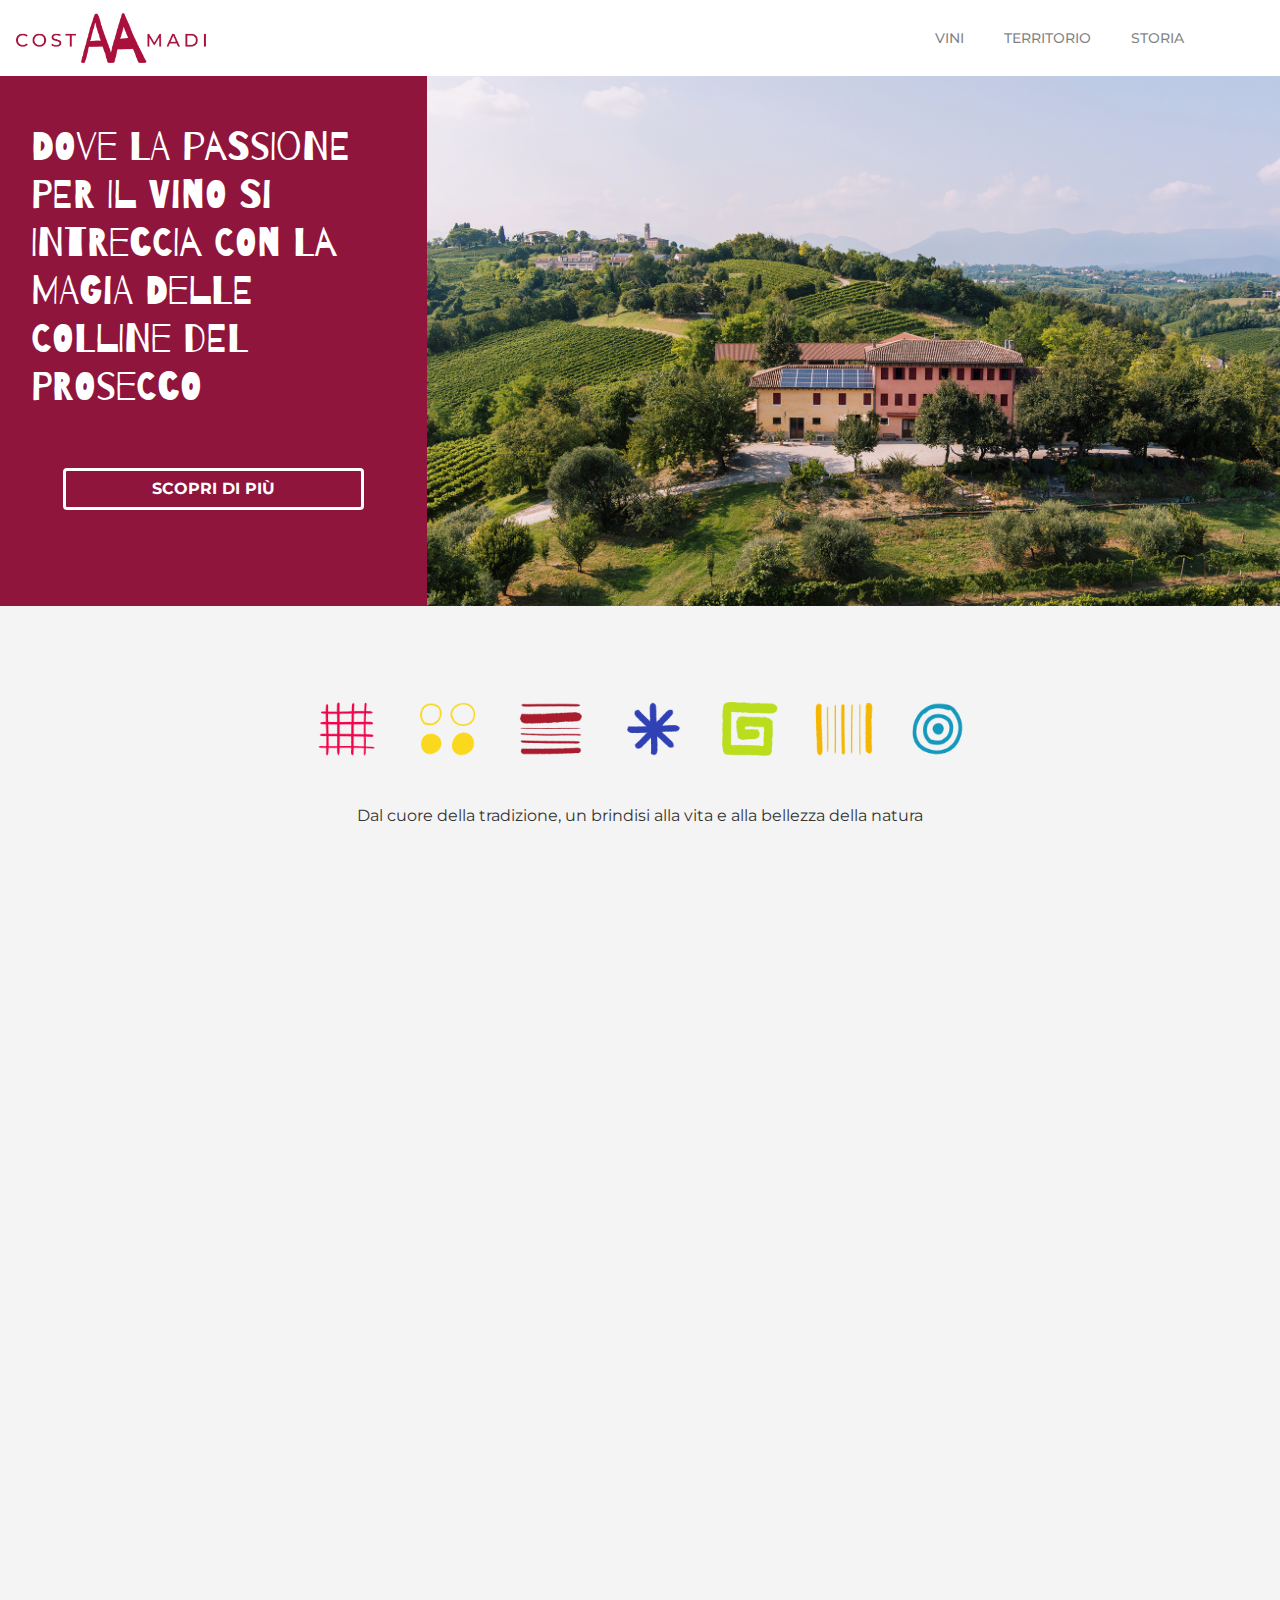
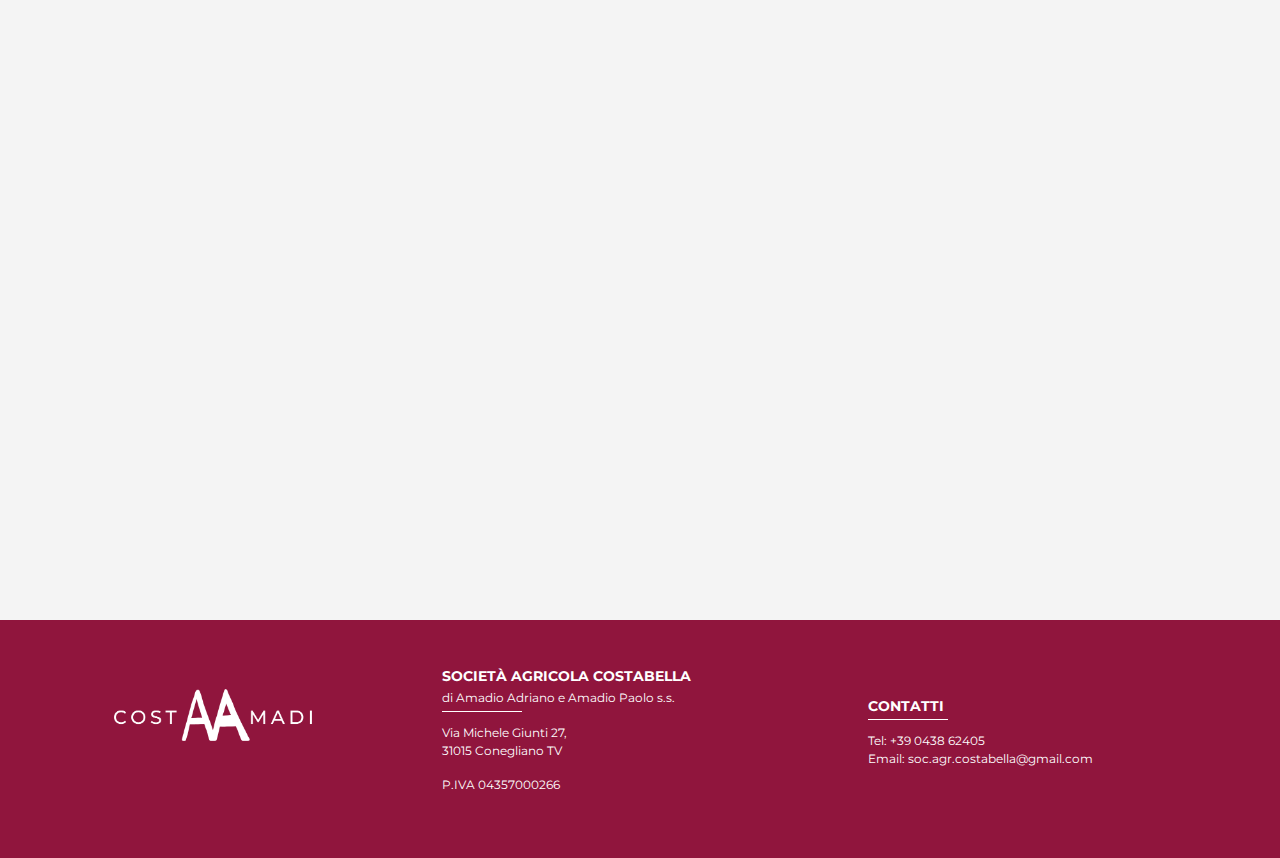
==== commit 97bc1843: "re-fix" ====
--- a/index.html
+++ b/index.html
@@ -60,7 +60,7 @@
 	<div class="info-section ">
 		<div class="container">
 			<img class="animation fadeIn" src="images/simboli.png" alt="Icons">
-			<p class="animation fadeIn titolo" style="transition-delay: 0.1s;">Dal cuore della tradizione, un brindisi
+			<p class="py-3" style="transition-delay: 0.1s;">Dal cuore della tradizione, un brindisi
 				alla vita e alla bellezza della natura</p>
 		</div>
 	</div>
@@ -126,7 +126,7 @@
 		<div class="container-fluid ">
 			<div class="row align-items-center">
 				<div class="col-md-4 pb-5 col-sm-12 text-center">
-					<a class="logo" href="#"><img src="images/logo.bianco.png" alt="Logo"></a>
+					<a class="logo" href="index.html"><img src="images/logo.bianco.png" alt="Logo"></a>
 				</div>
 
 				<div class="col-md-4 col-sm-6 ">
--- a/css_sito.css
+++ b/css_sito.css
@@ -50,7 +50,7 @@
 
 .section-title {
   font-weight: 600;
-  color: #aa004f;
+  color: #90153d;
   font-family: "Barrio", sans-serif;
   font-size: 3em;
 }
@@ -62,7 +62,7 @@
 
 .section-title {
   font-weight: 600;
-  color: #aa004f;
+  color: #90153d;
   font-family: "Barrio", sans-serif;
   font-size: 3em;
 }
@@ -117,7 +117,7 @@
 
 .year {
   font-size: 4rem;
-  color: #aa004f;
+  color: #90153d;
   font-family: "Barrio", sans-serif;
 }
 .year img {
@@ -169,7 +169,7 @@
 
 .info-section h2 {
   font-family: "Barrio", sans-serif;
-  color: #aa004f;
+  color: #90153d;
 }
 
 .info-section .titolo {
@@ -182,8 +182,8 @@
 }
 
 .info-section .btn {
-  border: 1px solid #aa004f;
-  color: #aa004f;
+  border: 1px solid #90153d;
+  color: #90153d;
 }
 
 .info-section img {
@@ -229,14 +229,14 @@
 } */
 
 .cta-section .btn {
-  border: 1px solid #aa004f;
-  color: #aa004f;
+  border: 1px solid #90153d;
+  color: #90153d;
 }
 
 .cta-section .btn:hover {
   border: 1px solid #fff;
   color: #fff;
-  background-color: #aa004f;
+  background-color: #90153d;
 }
 
 .sezione-testo {
@@ -397,12 +397,18 @@
 /* DISPOSITIVI PICCOLI */
 
 @media (max-width: 768px) {
+
+  .info-section .titolo{
+    font-size: 1.1em;
+    padding-left: 1rem;
+    padding-right: 1rem;
+  }
   .navbar-brand img{
     max-height: 3vh;
   }
 
   .cta-section .title{
-    font-size: 0.8em;
+    font-size: 0.7em;
   }
 
   .linear-background{
@@ -410,7 +416,7 @@
       90deg,
       rgba(253, 253, 253, 0) 0%,
       rgba(255, 255, 255, 0) 49.3%,
-      rgba(144, 21, 61, 1) 49.4%,
+      rgb(144, 21, 61) 49.4%,
       rgba(144, 21, 61, 1) 49.8%,
       rgba(255, 255, 255, 0) 49.9%,
       rgba(255, 255, 255, 0) 100%
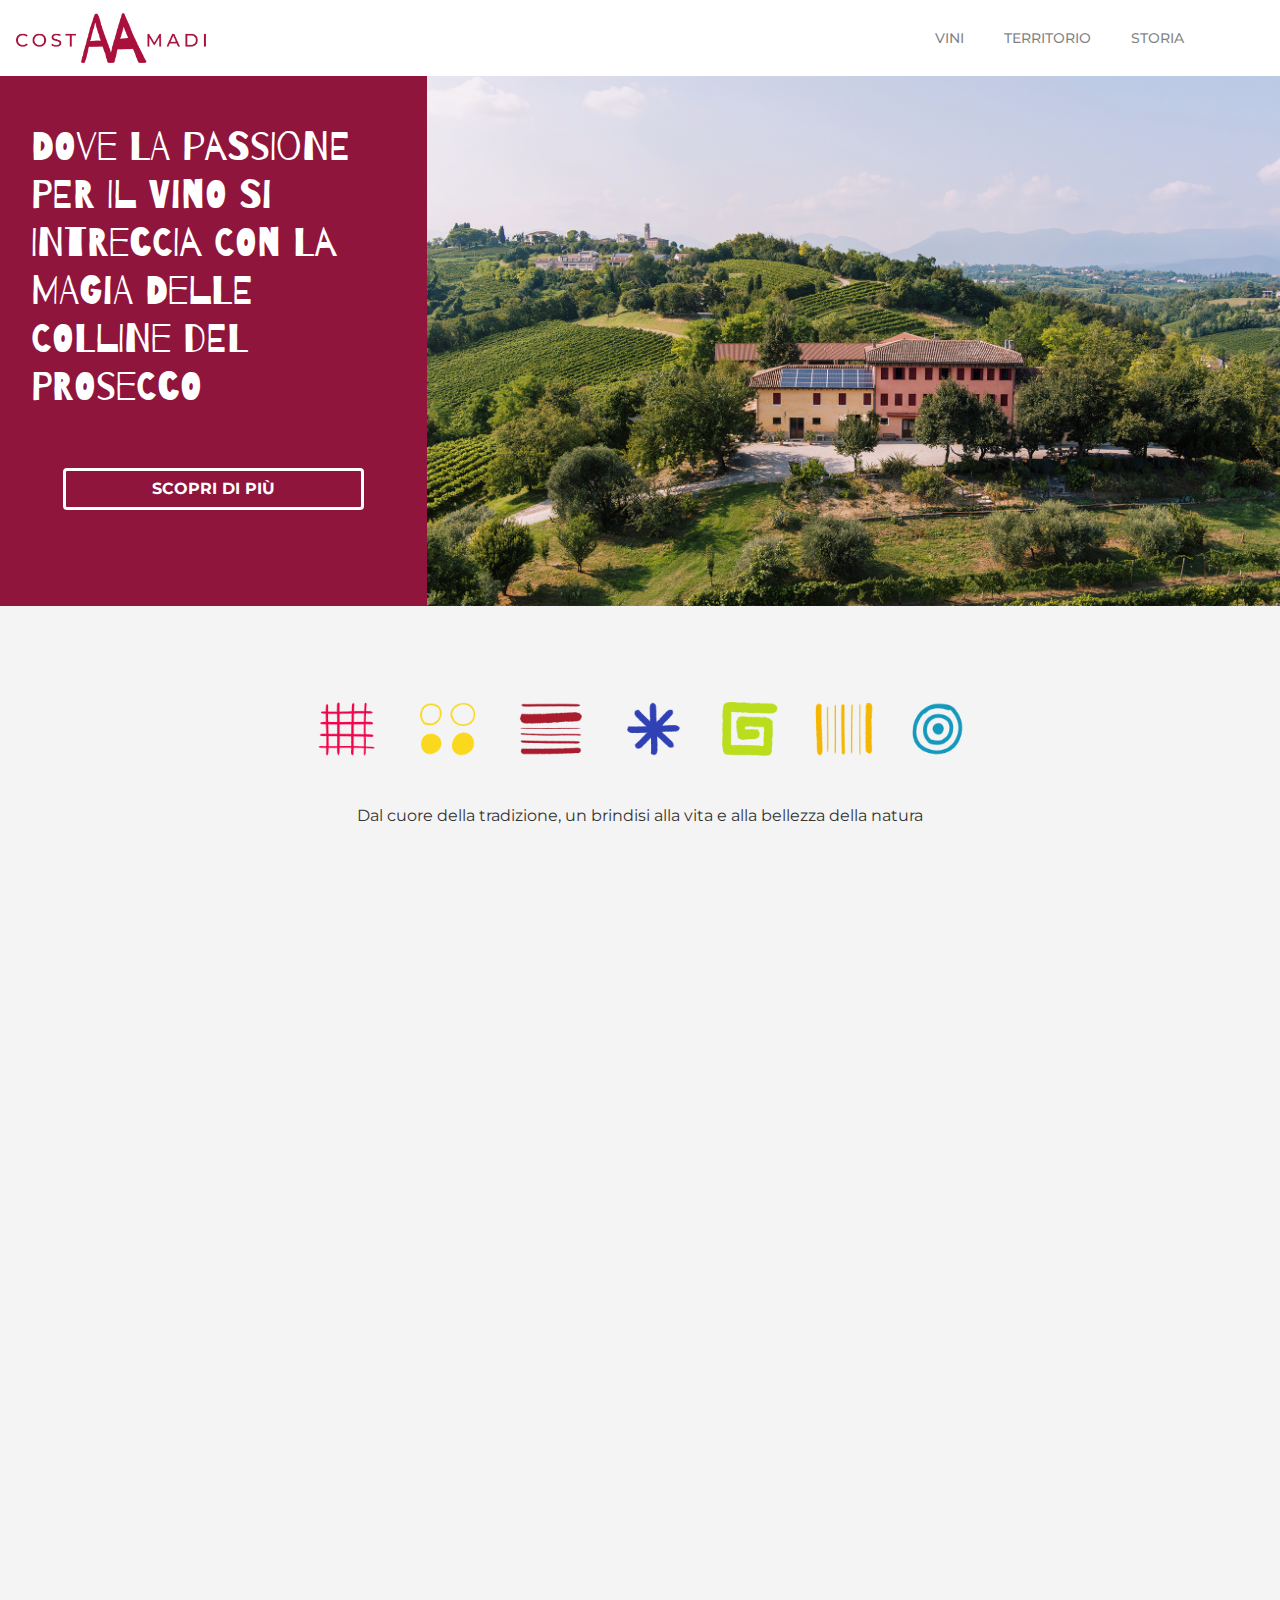
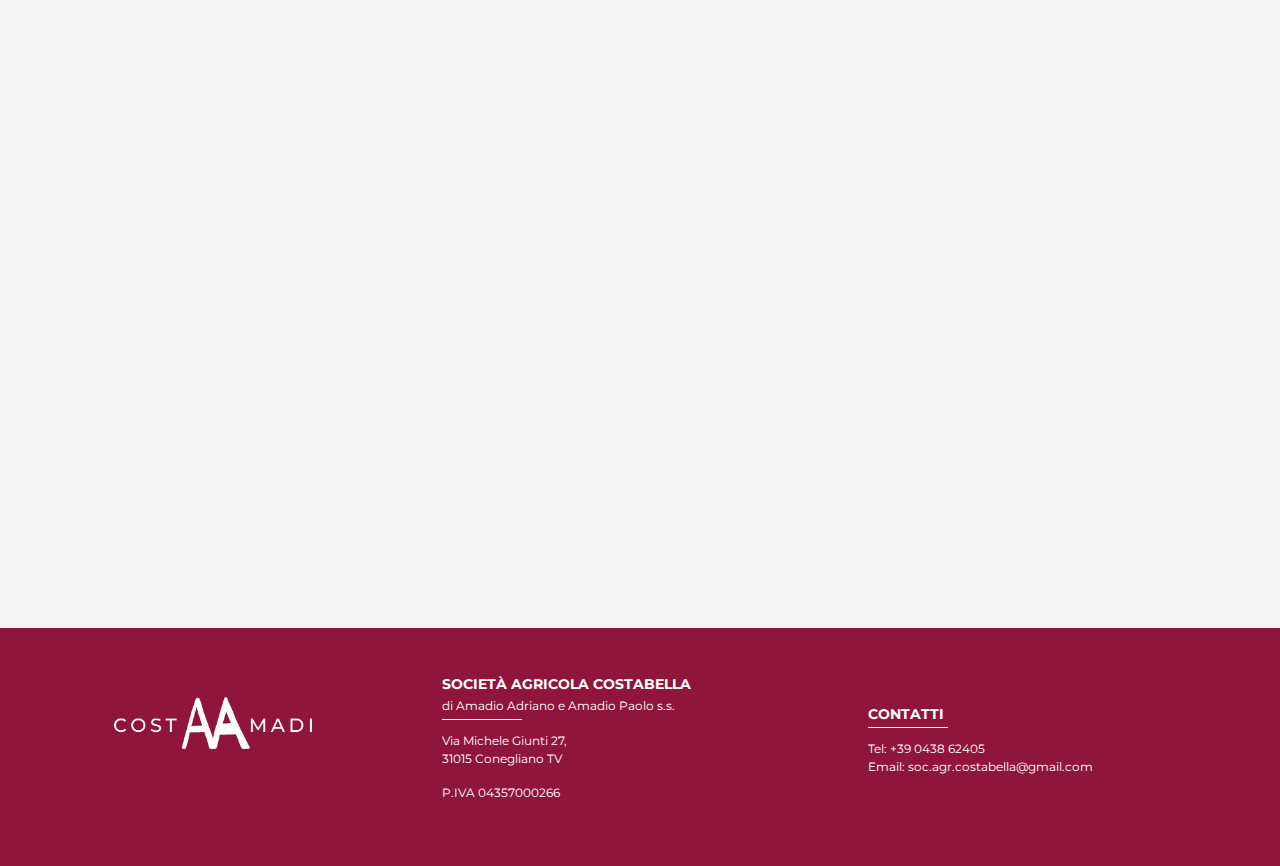
==== commit 333a9bf3: "fix" ====
--- a/index.html
+++ b/index.html
@@ -60,7 +60,7 @@
 	<div class="info-section ">
 		<div class="container">
 			<img class="animation fadeIn" src="images/simboli.png" alt="Icons">
-			<p class="py-3" style="transition-delay: 0.1s;">Dal cuore della tradizione, un brindisi
+			<p class="py-3 pb-4" style="transition-delay: 0.1s;">Dal cuore della tradizione, un brindisi
 				alla vita e alla bellezza della natura</p>
 		</div>
 	</div>
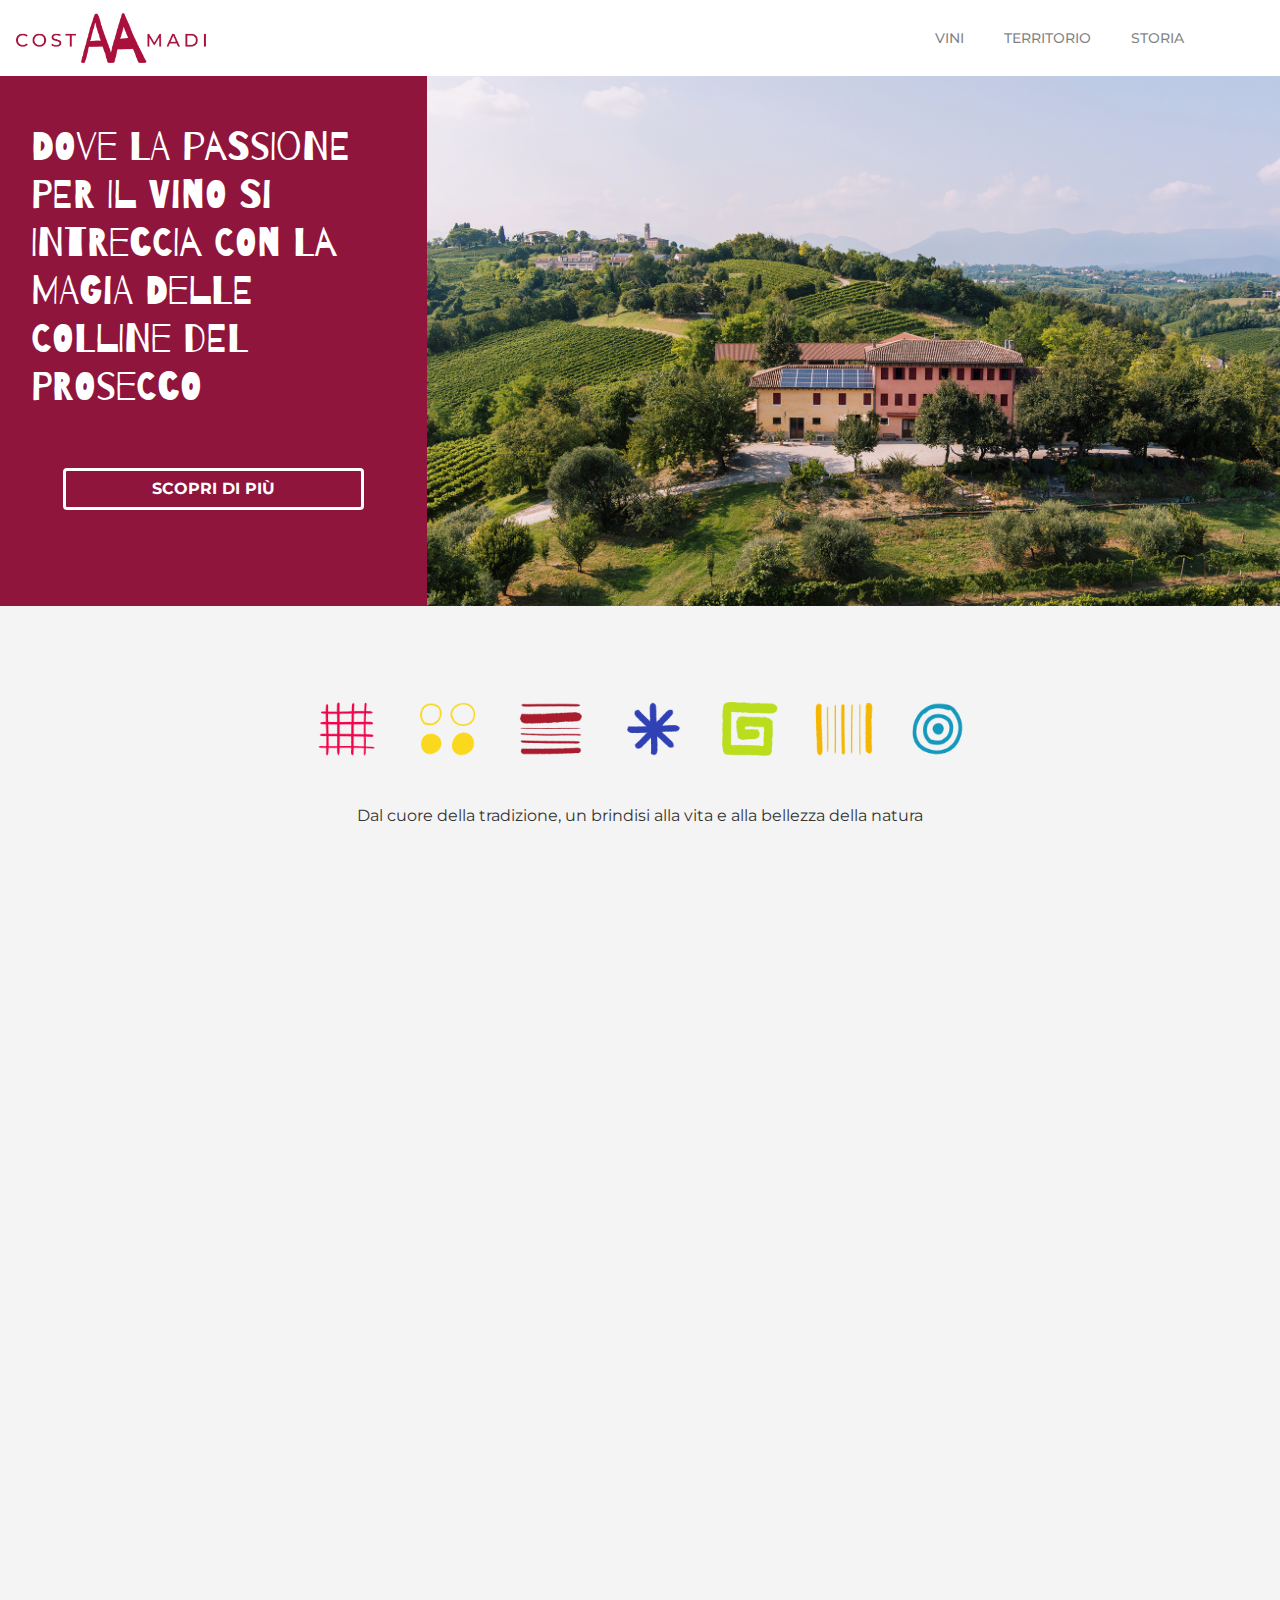
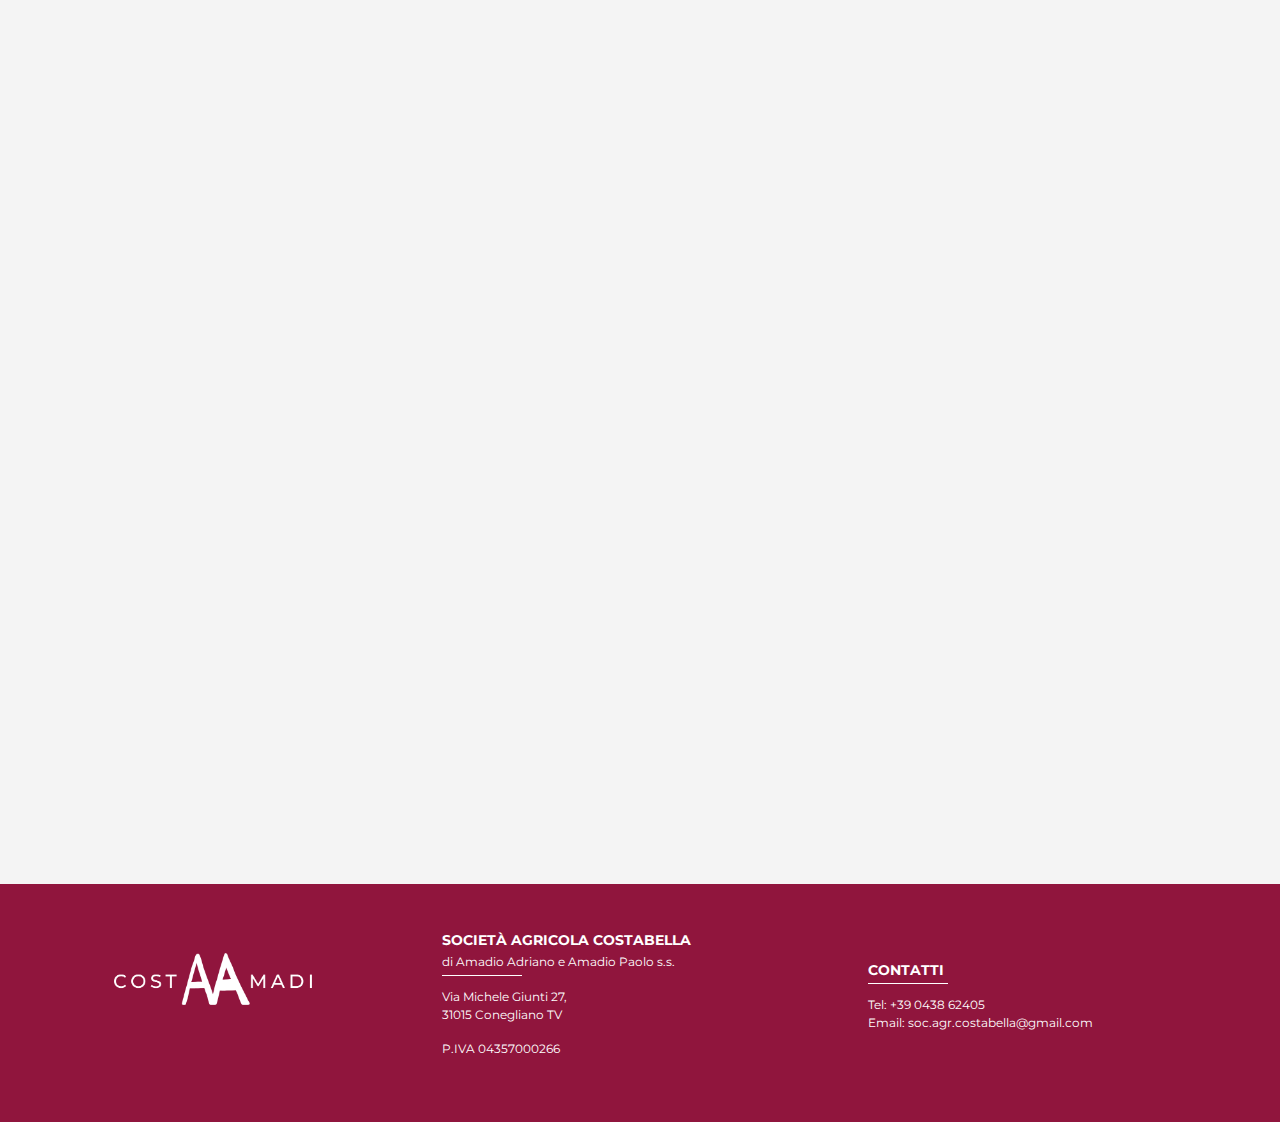
==== commit 57ccea83: "final" ====
--- a/index.html
+++ b/index.html
@@ -3,23 +3,30 @@
 
 <head>
 	<meta charset="UTF-8">
-	<meta name="viewport" content="width=device-width, initial-scale=1, shrink-to-fit=no">
+	<meta http-equiv="Content-Type" content="text/html; charset=UTF-8">
+	<meta http-equiv="content-language" content="it">
+	<meta name="viewport"
+		content="width=device-width, user-scalable=no, minimum-scale=1.0, maximum-scale=1.0, shrink-to-fit=no">
+	<meta name="author" content="xxx" />
+	<meta name="description"
+		content="Costaamadi - Dove la passione per il vino si intreccia con la magia delle colline del prosecco" />
+	<meta property="og:title" content="Costaamadi" />
+	<meta property="og:image" content="images/preview.png" />
 	<title>Costamadi</title>
-	<link rel="stylesheet" href="https://maxcdn.bootstrapcdn.com/bootstrap/4.5.2/css/bootstrap.min.css">
 
-
-
-	<script src="https://code.jquery.com/jquery-3.5.1.slim.min.js"></script>
-	<script src="https://cdn.jsdelivr.net/npm/@popperjs/core@2.5.4/dist/umd/popper.min.js"></script>
-	<script src="https://maxcdn.bootstrapcdn.com/bootstrap/4.5.2/js/bootstrap.min.js"></script>
-
-
+	<link rel="apple-touch-icon" sizes="180x180" href="icon/apple-touch-icon.png">
+	<link rel="icon" type="image/png" sizes="32x32" href="icon/favicon-32x32.png">
+	<link rel="icon" type="image/png" sizes="16x16" href="icon/favicon-16x16.png">
+	<link rel="manifest" href="icon/site.webmanifest">
+	<link rel="mask-icon" href="icon/safari-pinned-tab.svg" color="#5bbad5">
+	<meta name="apple-mobile-web-app-title" content="CostAAmadi">
+	<meta name="application-name" content="CostAAmadi">
+	<meta name="msapplication-TileColor" content="#ffffff">
+	<meta name="theme-color" content="#ffffff">
+	<script src="libs\jquery.js"></script>
+	<script src="libs\bootstrap.min.js"></script>
+	<link rel="stylesheet" href="libs\bootstrap.min.css">
 	<link rel="stylesheet" href="css_sito.css">
-
-	<style>
-
-
-	</style>
 </head>
 
 <body>
@@ -65,19 +72,20 @@
 		</div>
 	</div>
 
-	<div class="   sezione-sfondo">
+	<div class="sezione-sfondo">
 
 
 		<div
 			class="container-fluid d-flex  justify-content-center flex-column flex-md-row  p-0 animation fadein_right bg-white ">
 
-			<div class="col-md-4 p-0 ">
-				<img class="img-fluid" src="images/home-page/home.page.bottiglie.jpg" alt="Vini">
+			<div class="div-image col-md-5 p-0" style=" background-image: url(images/home-page/home.page.bottiglie.jpg);">
 			</div>
-			<div class="col-md-8 p-5">
+ 
+			<div class="col-md-7 p-5">
 				<h2 class="text-uppercase p-3">LA SELEZIONE</h2>
 				<p class="p-3">Scopri la nostra esclusiva selezione di vini, prodotti con cura nelle storiche colline di Collalbrigo. <br><br>
-					Ogni bottiglia riflette la passione e l'esperienza della nostra cantina, unendo tradizione e innovazione</p>
+					Ogni bottiglia riflette la passione e l'esperienza della nostra cantina, unendo tradizione e
+					innovazione.</p>
 
 				<a href="vini.html" class="m-3 btn btn-outline-secondary p-2 btn-sm">SCOPRI DI PIÙ</a>
 			</div>
@@ -88,10 +96,9 @@
 		<div
 			class="container-fluid d-flex  justify-content-center flex-column flex-md-row  p-0  animation fadein_left bg-white">
 
-			<div class="col-md-4 p-0 order-md-2">
-				<img class="img-fluid" src="images/home-page/home.page.uva.jpg" alt="Collina del Prosecco">
-			</div>
-			<div class="col-md-8 p-5 order-md-1">
+			<div class="div-image col-md-5 p-0 order-md-2" style=" background-image: url(images/home-page/home.page.uva.jpg);">
+ 			</div>
+			<div class="col-md-7 p-5 order-md-1">
 				<h2 class="text-uppercase p-3">COLLINE DEL PROSECCO</h2>
 				<p class="p-3">
 					Immergiti nella bellezza delle colline del Prosecco, patrimonio dell'umanità UNESCO, dove nasce
@@ -105,11 +112,9 @@
 		<div>&nbsp;</div>
 		<div
 			class="container-fluid d-flex  justify-content-center flex-column flex-md-row  p-0 animation fadein_right bg-white">
-
-			<div class="col-md-4 p-0 ">
-				<img class="img-fluid" src="images/home-page/home.page.carretto.jpg" alt="Giovane Tradizione">
+			<div class="div-image col-md-5 p-0" style=" background-image: url(images/home-page/home.page.carretto.jpg);">
 			</div>
-			<div class="col-md-8 p-5">
+			<div class="col-md-7 p-5">
 				<h2 class="text-uppercase p-3">GIOVANE TRADIZIONE</h2>
 				<p class="p-3">La nostra cantina è un perfetto connubio tra giovinezza e tradizione, dove l'antica
 					saggezza vinicola si sposa con l'innovazione moderna. Rispettiamo e onoriamo le tecniche
--- a/css_sito.css
+++ b/css_sito.css
@@ -24,15 +24,30 @@
   height: 50px;
 }
 
+.div-image{
+  background-position: center center;
+  background-size: cover;
+  min-height: 512px;
+}
+
 .carousel-caption h1 {
   font-weight: 600;
   text-shadow: 2px 2px 4px rgba(0, 0, 0, 0.5);
 }
 
 .carousel-inner .title {
-  font-weight: 700;
-  font-size: 2em;
-  text-shadow: 2px 2px 4px rgba(0, 0, 0, 0.5);
+  transition: all 0.6s ease;
+  text-align: center;
+  position: absolute;
+top: 50%;
+left: 50%;
+z-index: 999;
+font-weight: 700;
+font-size: 2em;
+transform: translate(-50%, -50%);
+color: white;
+text-shadow: 2px 2px 4px rgba(0, 0, 0, 0.5);  
+
 }
 
 .carousel-caption {
@@ -205,8 +220,7 @@
 
 .cta-section {
   background-color: #f4f4f4;
-  padding: 50px 0;
-  text-align: center;
+   text-align: center;
   font-weight: 600;
   font-size: 1.5em;
   text-transform: uppercase;
@@ -221,12 +235,6 @@
   margin: 2em;
 }
 
-/* .team-section{
-    overflow: hidden;
-  max-width: 100%;
-  padding-left: 15px;
-  padding-right: 15px;
-} */
 
 .cta-section .btn {
   border: 1px solid #90153d;
@@ -248,10 +256,6 @@
   overflow: hidden;
 }
 
-/*.descrizione p {*/
-/*    padding: 2vh;*/
-
-/*}*/
 
 .descrizione {
   background-color: #f4f4f4;
@@ -269,9 +273,7 @@
 }
 
 .animation.animate.fadeIn {
-  /*animation: fadeIn 1.5s forwards;*/
-
-  transform: translateY(0);
+   transform: translateY(0);
   opacity: 1;
 }
 
@@ -291,7 +293,7 @@
 }
 
 .team-section .foto-section img {
-  max-height: 50%;
+  max-height: 200px;
 }
 
 .linear-background {
@@ -307,13 +309,7 @@
   );
 }
 
-.carousel .carousel-item {
-  /*height: 90vh;*/
-}
-
-.carousel-caption {
-  /*margin: auto;*/
-}
+
 .carousel-item img {
   /*min-width: unset;*/
   /*position: absolute;*/
@@ -385,7 +381,20 @@
   background-color: #f4f4f4;
 }
 
-
+#download-pdf .btn {
+  transition: all 0.3s ease;
+  /* background-color: transparent; */
+  color: #90153d;
+  /* font-weight: bold; */
+  border: solid 3px #90153dff;
+  
+}  
+#download-pdf .btn:hover {
+  background-color: #90153d;
+  color: #fff;
+  /* font-weight: bold; */
+  
+}
 @media (min-width: 768px) {
   
   .descrizione {
@@ -402,6 +411,10 @@
     font-size: 1.1em;
     padding-left: 1rem;
     padding-right: 1rem;
+  }
+
+  .carousel-inner .title{
+    font-size: 1.1em;
   }
   .navbar-brand img{
     max-height: 3vh;
@@ -428,3 +441,7 @@
   }
  
 }
+
+
+
+
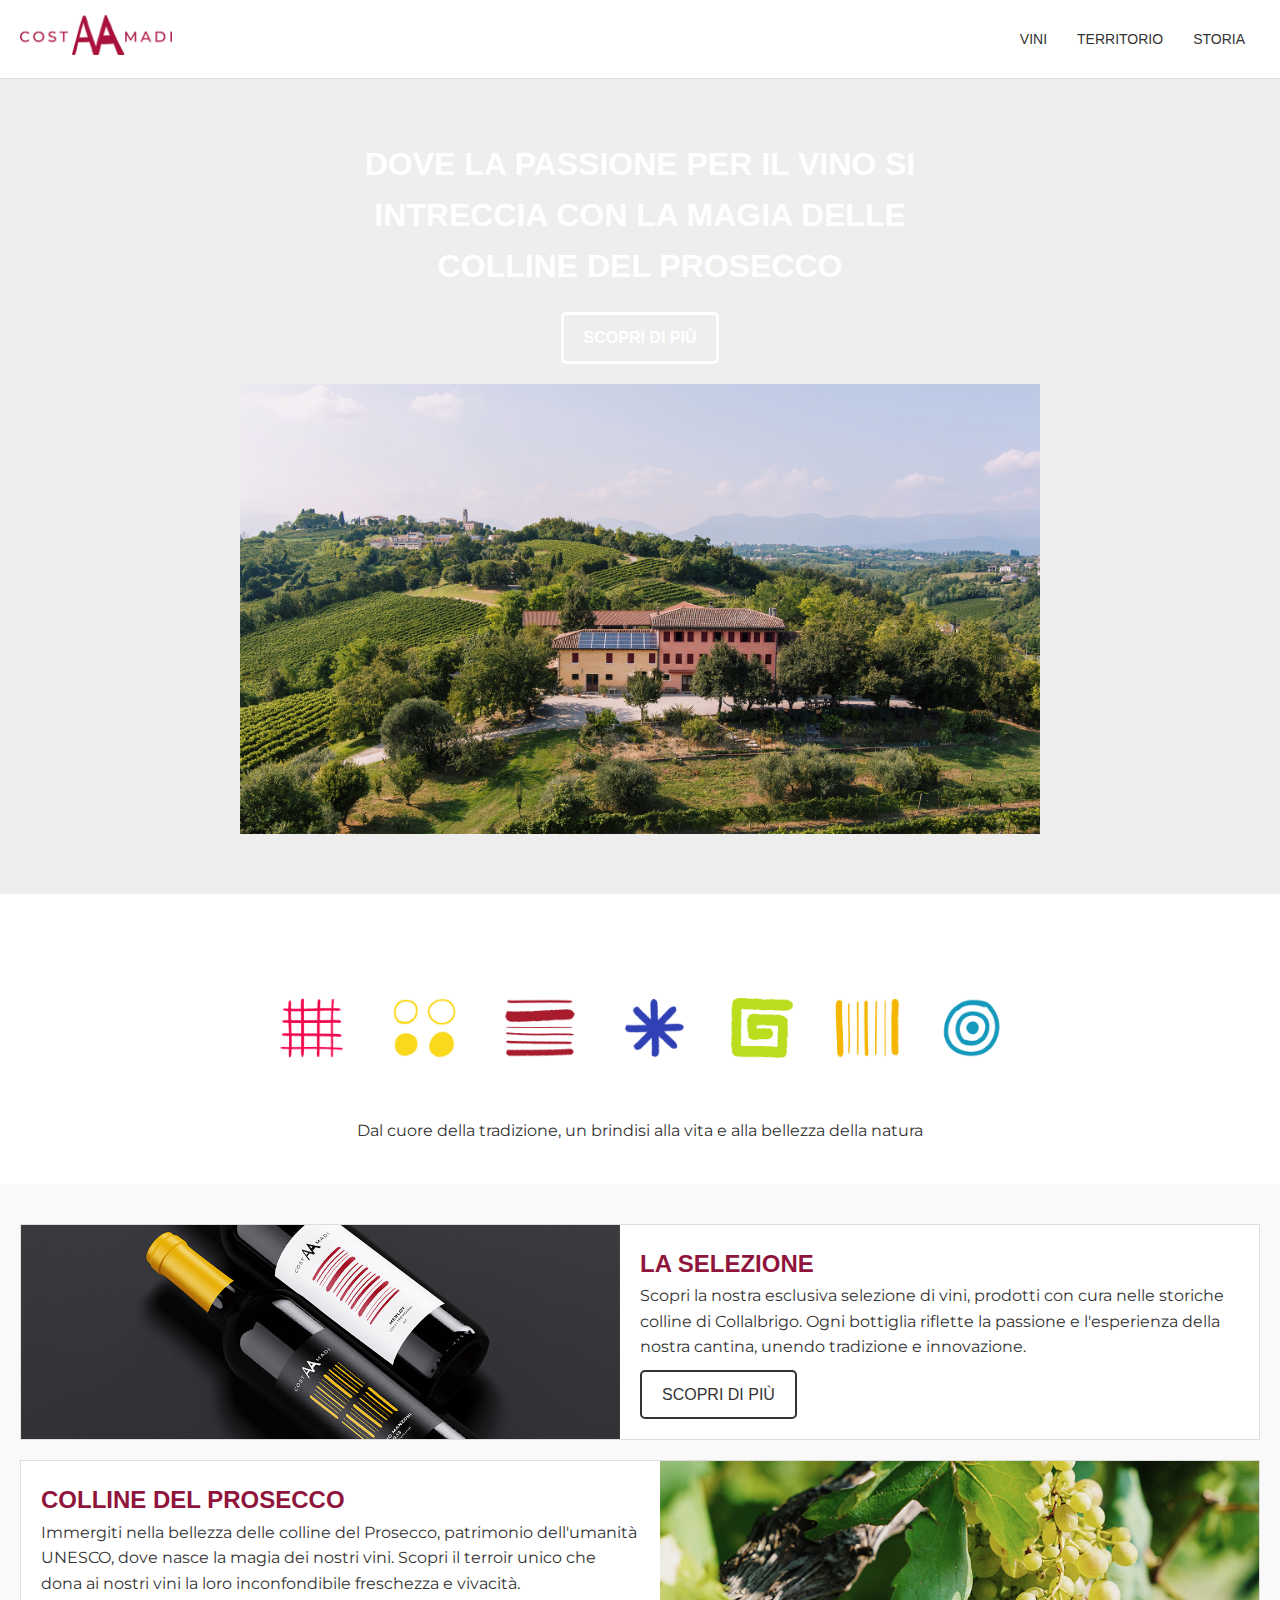
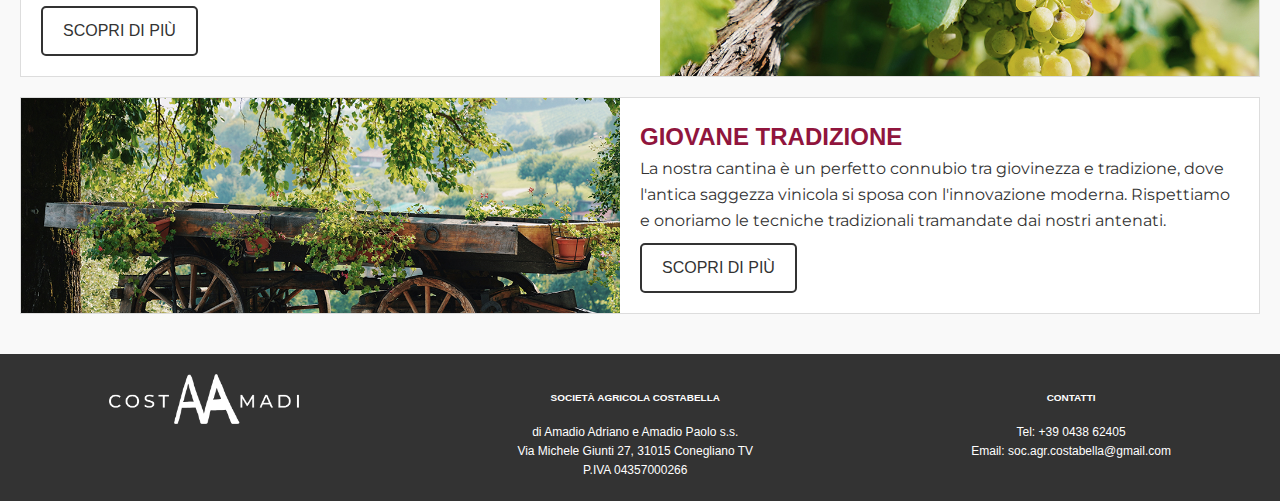
==== commit 2cd480e8: "cambio index" ====
--- a/index.html
+++ b/index.html
@@ -5,11 +5,10 @@
 	<meta charset="UTF-8">
 	<meta http-equiv="Content-Type" content="text/html; charset=UTF-8">
 	<meta http-equiv="content-language" content="it">
-	<meta name="viewport"
-		content="width=device-width, user-scalable=no, minimum-scale=1.0, maximum-scale=1.0, shrink-to-fit=no">
+	<meta name="viewport" content="width=device-width, initial-scale=1.0">
 	<meta name="author" content="xxx" />
 	<meta name="description"
-		content="Costaamadi - Dove la passione per il vino si intreccia con la magia delle colline del prosecco" />
+		  content="Costaamadi - Dove la passione per il vino si intreccia con la magia delle colline del prosecco" />
 	<meta property="og:title" content="Costaamadi" />
 	<meta property="og:image" content="images/preview.png" />
 	<title>Costamadi</title>
@@ -23,137 +22,92 @@
 	<meta name="application-name" content="CostAAmadi">
 	<meta name="msapplication-TileColor" content="#ffffff">
 	<meta name="theme-color" content="#ffffff">
-	<script src="libs\jquery.js"></script>
-	<script src="libs\bootstrap.min.js"></script>
-	<link rel="stylesheet" href="libs\bootstrap.min.css">
 	<link rel="stylesheet" href="css_sito.css">
 </head>
 
 <body>
 
-	<!-- Navbar -->
-	<nav class="navbar navbar-expand-lg navbar-light bg-white">
+<!-- Navbar -->
+<nav class="navbar">
+	<div class="navbar-container">
 		<a class="navbar-brand" href="#"><img src="images/logo.originale.png" alt="Logo"></a>
-		<button class="navbar-toggler" type="button" data-toggle="collapse" data-target="#navbarNav"
-			aria-controls="navbarNav" aria-expanded="false" aria-label="Toggle navigation">
-			<span class="navbar-toggler-icon"></span>
+		<button class="navbar-toggler" aria-label="Toggle navigation">
+			<span class="navbar-toggler-icon">&#9776;</span>
 		</button>
-		<div class="collapse navbar-collapse" id="navbarNav">
-			<ul class="navbar-nav ml-auto  mr-5">
-				<li class="nav-item text-uppercase mr-4"><a class="nav-link" href="vini.html">Vini</a></li>
-				<li class="nav-item text-uppercase mr-4"><a class="nav-link" href="territorio.html">Territorio</a></li>
-				<li class="nav-item text-uppercase mr-4"><a class="nav-link" href="storia.html">Storia</a></li>
-			</ul>
-		</div>
-	</nav>
+		<ul class="navbar-nav">
+			<li class="nav-item"><a class="nav-link" href="vini.html">Vini</a></li>
+			<li class="nav-item"><a class="nav-link" href="territorio.html">Territorio</a></li>
+			<li class="nav-item"><a class="nav-link" href="storia.html">Storia</a></li>
+		</ul>
+	</div>
+</nav>
 
-	<!-- Hero Section -->
-	<div class="hero-section">
-		<div class="container-fluid">
-			<div class="row justify-content-center flex-column-reverse flex-md-row">
-				<div class="col-md-4 py-5  d-flex flex-column  ">
-					<h1 class="px-3">DOVE LA PASSIONE PER IL VINO SI INTRECCIA CON LA MAGIA DELLE COLLINE DEL PROSECCO
-					</h1>
-					<a href="territorio.html" class="btn btn-md m-5 mt-4">SCOPRI DI PIÙ</a>
-				</div>
-				<div class="col-md-8 p-0  m-0 ">
-					<img class=" " src="images/home-page/home.page.casa.jpg" alt="Collina">
-				</div>
-			</div>
+<!-- Hero Section -->
+<section class="hero-section">
+	<div class="hero-content">
+		<h1>DOVE LA PASSIONE PER IL VINO SI INTRECCIA CON LA MAGIA DELLE COLLINE DEL PROSECCO</h1>
+		<a href="territorio.html" class="btn">SCOPRI DI PIÙ</a>
+	</div>
+	<img src="images/home-page/home.page.casa.jpg" alt="Collina" class="hero-image">
+</section>
+
+<!-- Info Section -->
+<section class="info-section">
+	<img src="images/simboli.png" alt="Icons" class="info-image">
+	<p>Dal cuore della tradizione, un brindisi alla vita e alla bellezza della natura</p>
+</section>
+
+<!-- Content Section -->
+<section class="content-section">
+	<div class="content-block">
+		<div class="content-image" style="background-image: url('images/home-page/home.page.bottiglie.jpg');"></div>
+		<div class="content-text">
+			<h2>LA SELEZIONE</h2>
+			<p>Scopri la nostra esclusiva selezione di vini, prodotti con cura nelle storiche colline di Collalbrigo. Ogni bottiglia riflette la passione e l'esperienza della nostra cantina, unendo tradizione e innovazione.</p>
+			<a href="vini.html" class="btn-outline">SCOPRI DI PIÙ</a>
 		</div>
 	</div>
 
-	<!-- Info Section -->
-	<div class="info-section ">
-		<div class="container">
-			<img class="animation fadeIn" src="images/simboli.png" alt="Icons">
-			<p class="py-3 pb-4" style="transition-delay: 0.1s;">Dal cuore della tradizione, un brindisi
-				alla vita e alla bellezza della natura</p>
+	<div class="content-block reverse">
+		<div class="content-image" style="background-image: url('images/home-page/home.page.uva.jpg');"></div>
+		<div class="content-text">
+			<h2>COLLINE DEL PROSECCO</h2>
+			<p>Immergiti nella bellezza delle colline del Prosecco, patrimonio dell'umanità UNESCO, dove nasce la magia dei nostri vini. Scopri il terroir unico che dona ai nostri vini la loro inconfondibile freschezza e vivacità.</p>
+			<a href="territorio.html" class="btn-outline">SCOPRI DI PIÙ</a>
 		</div>
 	</div>
 
-	<div class="sezione-sfondo">
-
-
-		<div
-			class="container-fluid d-flex  justify-content-center flex-column flex-md-row  p-0 animation fadein_right bg-white ">
-
-			<div class="div-image col-md-5 p-0" style=" background-image: url(images/home-page/home.page.bottiglie.jpg);">
-			</div>
- 
-			<div class="col-md-7 p-5">
-				<h2 class="text-uppercase p-3">LA SELEZIONE</h2>
-				<p class="p-3">Scopri la nostra esclusiva selezione di vini, prodotti con cura nelle storiche colline di Collalbrigo. <br><br>
-					Ogni bottiglia riflette la passione e l'esperienza della nostra cantina, unendo tradizione e
-					innovazione.</p>
-
-				<a href="vini.html" class="m-3 btn btn-outline-secondary p-2 btn-sm">SCOPRI DI PIÙ</a>
-			</div>
-		</div>
-		<div>&nbsp;</div>
-
-
-		<div
-			class="container-fluid d-flex  justify-content-center flex-column flex-md-row  p-0  animation fadein_left bg-white">
-
-			<div class="div-image col-md-5 p-0 order-md-2" style=" background-image: url(images/home-page/home.page.uva.jpg);">
- 			</div>
-			<div class="col-md-7 p-5 order-md-1">
-				<h2 class="text-uppercase p-3">COLLINE DEL PROSECCO</h2>
-				<p class="p-3">
-					Immergiti nella bellezza delle colline del Prosecco, patrimonio dell'umanità UNESCO, dove nasce
-					la magia dei nostri vini. Scopri il terroir unico che dona ai nostri vini la loro inconfondibile
-					freschezza e vivacità. Attraverso immagini e storie, ti porteremo in un viaggio tra le nostre
-					vigne, facendoti vivere l'autenticità e la tradizione di questa terra incantata.</p>
-				<a href="territorio.html" class="m-3 p-2 btn btn-outline-secondary btn-sm">SCOPRI DI PIÙ</a>
-			</div>
-		</div>
-
-		<div>&nbsp;</div>
-		<div
-			class="container-fluid d-flex  justify-content-center flex-column flex-md-row  p-0 animation fadein_right bg-white">
-			<div class="div-image col-md-5 p-0" style=" background-image: url(images/home-page/home.page.carretto.jpg);">
-			</div>
-			<div class="col-md-7 p-5">
-				<h2 class="text-uppercase p-3">GIOVANE TRADIZIONE</h2>
-				<p class="p-3">La nostra cantina è un perfetto connubio tra giovinezza e tradizione, dove l'antica
-					saggezza vinicola si sposa con l'innovazione moderna. Rispettiamo e onoriamo le tecniche
-					tradizionali tramandate dai nostri antenati, adattandole alle esigenze contemporanee senza mai
-					perdere di vista l'autenticità e la qualità e il rispetto per la nostra terra.</p>
-				<a href="storia.html" class="m-3  p-2 btn btn-outline-secondary btn-sm">SCOPRI DI PIÙ</a>
-			</div>
+	<div class="content-block">
+		<div class="content-image" style="background-image: url('images/home-page/home.page.carretto.jpg');"></div>
+		<div class="content-text">
+			<h2>GIOVANE TRADIZIONE</h2>
+			<p>La nostra cantina è un perfetto connubio tra giovinezza e tradizione, dove l'antica saggezza vinicola si sposa con l'innovazione moderna. Rispettiamo e onoriamo le tecniche tradizionali tramandate dai nostri antenati.</p>
+			<a href="storia.html" class="btn-outline">SCOPRI DI PIÙ</a>
 		</div>
 	</div>
+</section>
 
+<!-- Footer -->
+<footer class="footer">
+	<div class="footer-container">
+		<div class="footer-logo">
+			<a href="index.html"><img src="images/logo.bianco.png" alt="Logo"></a>
+		</div>
+		<div class="footer-info">
+			<h5>SOCIETÀ AGRICOLA COSTABELLA</h5>
+			<p>di Amadio Adriano e Amadio Paolo s.s.</p>
+			<p>Via Michele Giunti 27, 31015 Conegliano TV</p>
+			<p>P.IVA 04357000266</p>
+		</div>
+		<div class="footer-contact">
+			<h5>CONTATTI</h5>
+			<p>Tel: +39 0438 62405</p>
+			<p>Email: <a href="mailto:soc.agr.costabella@gmail.com">soc.agr.costabella@gmail.com</a></p>
+		</div>
+	</div>
+</footer>
 
-	<!-- Footer -->
-	<footer class="footer py-5 pb-3">
-		<div class="container-fluid ">
-			<div class="row align-items-center">
-				<div class="col-md-4 pb-5 col-sm-12 text-center">
-					<a class="logo" href="index.html"><img src="images/logo.bianco.png" alt="Logo"></a>
-				</div>
-
-				<div class="col-md-4 col-sm-6 ">
-					<h5 class="mb-0 pb-0 titoletto">SOCIETÀ AGRICOLA COSTABELLA</h5>
-					<p class="my-1 py-0">di Amadio Adriano e Amadio Paolo s.s.</p>
-					<div class="underline"></div>
-					<p>Via Michele Giunti 27, <br> 31015 Conegliano TV </p>
-					<p>P.IVA 04357000266</p>
-				</div>
-				<div class="col-md-4 col-sm-6  ">
-					<h5 class="titoletto my-1 py-0">CONTATTI</h5>
-					<div class="underline"></div>
-					<p>Tel: +39 0438 62405 <br> Email:
-						<a href="mailto:soc.agr.costabella@gmail.com">soc.agr.costabella@gmail.com</a>
-					</p>
-				</div>
-			</div>
-		</div>
-	</footer>
-
-	<script src="script_animation.js"></script>
-
+<script src="script_animation.js"></script>
 </body>
 
-</html>+</html>
--- a/css_sito.css
+++ b/css_sito.css
@@ -1,6 +1,9 @@
 @import url("https://fonts.googleapis.com/css2?family=Barrio&family=Montserrat:ital,wght@0,100..900;1,100..900&display=swap");
 
 body {
+  margin: 0;
+  padding: 0;
+
   font-family: "Montserrat", sans-serif;
   color: #333;
   font-size: 16px;
@@ -443,5 +446,178 @@
 }
 
 
-
-
+body, h1, h2, p {
+  margin: 0;
+  padding: 0;
+  font-family: Arial, sans-serif;
+}
+
+body {
+  background-color: #f9f9f9;
+  line-height: 1.6;
+}
+
+.navbar {
+  background-color: #fff;
+  border-bottom: 1px solid #ddd;
+  padding: 10px 20px;
+}
+
+.navbar-container {
+  display: flex;
+  justify-content: space-between;
+  align-items: center;
+}
+
+.navbar-brand img {
+  height: 40px;
+}
+
+.navbar-toggler {
+  display: none;
+  cursor: pointer;
+  font-size: 24px;
+}
+
+.navbar-nav {
+  list-style: none;
+  display: flex;
+}
+
+.nav-item {
+  margin: 0 15px;
+}
+
+.nav-link {
+  text-decoration: none;
+  color: #333;
+  text-transform: uppercase;
+}
+
+.hero-section {
+  position: relative;
+  display: flex;
+  flex-direction: column;
+  align-items: center;
+  text-align: center;
+  padding: 60px 20px;
+  background-color: #eee;
+}
+
+.hero-content {
+  max-width: 600px;
+}
+
+.hero-image {
+  width: 100%;
+  max-width: 800px;
+  margin-top: 20px;
+}
+
+.btn {
+  display: inline-block;
+  padding: 10px 20px;
+  background-color: #333;
+  color: #fff;
+  text-decoration: none;
+  margin-top: 20px;
+  border-radius: 5px;
+}
+
+.info-section {
+  text-align: center;
+  padding: 40px 20px;
+  background-color: #fff;
+}
+
+.info-image {
+  width: 100px;
+  margin-bottom: 20px;
+}
+
+.content-section {
+  padding: 20px;
+}
+
+.content-block {
+  display: flex;
+  flex-direction: column;
+  margin: 20px 0;
+  background-color: #fff;
+  border: 1px solid #ddd;
+}
+
+.content-block.reverse {
+  flex-direction: column-reverse;
+}
+
+.content-image {
+  background-size: cover;
+  background-position: center;
+  height: 200px;
+}
+
+.content-text {
+  padding: 20px;
+}
+
+.btn-outline {
+  display: inline-block;
+  padding: 10px 20px;
+  border: 2px solid #333;
+  color: #333;
+  text-decoration: none;
+  border-radius: 5px;
+  margin-top: 10px;
+}
+
+.footer {
+  background-color: #333;
+  color: #fff;
+  padding: 20px 0;
+}
+
+.footer-container {
+  display: flex;
+  justify-content: space-around;
+  text-align: center;
+}
+
+.footer-logo img {
+  height: 50px;
+}
+
+.footer-info, .footer-contact {
+  max-width: 300px;
+}
+
+.footer-contact a {
+  color: #fff;
+  text-decoration: none;
+}
+
+@media (min-width: 768px) {
+  .navbar-toggler {
+    display: none;
+  }
+
+  .content-block {
+    flex-direction: row;
+  }
+
+  .content-block.reverse {
+    flex-direction: row-reverse;
+  }
+
+  .content-image {
+    width: 50%;
+    height: auto;
+  }
+
+  .content-text {
+    width: 50%;
+  }
+}
+
+
+
